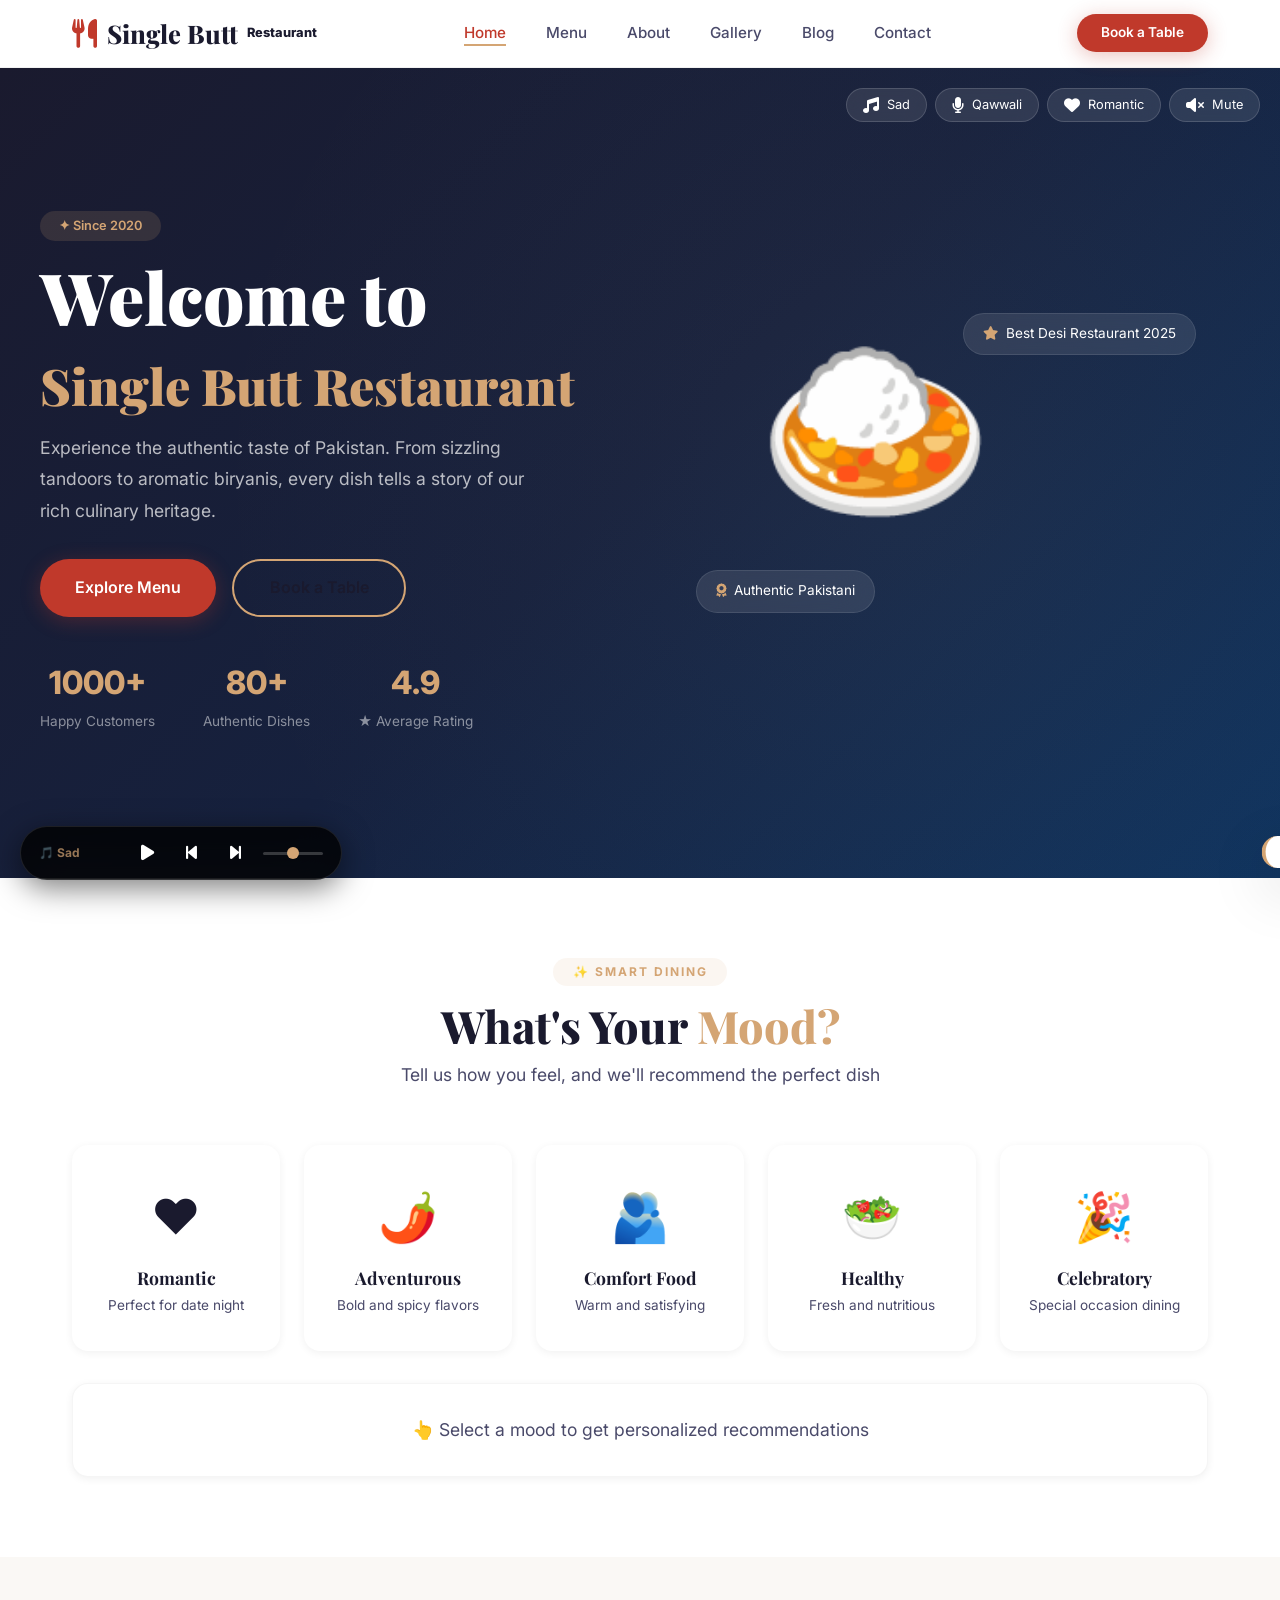
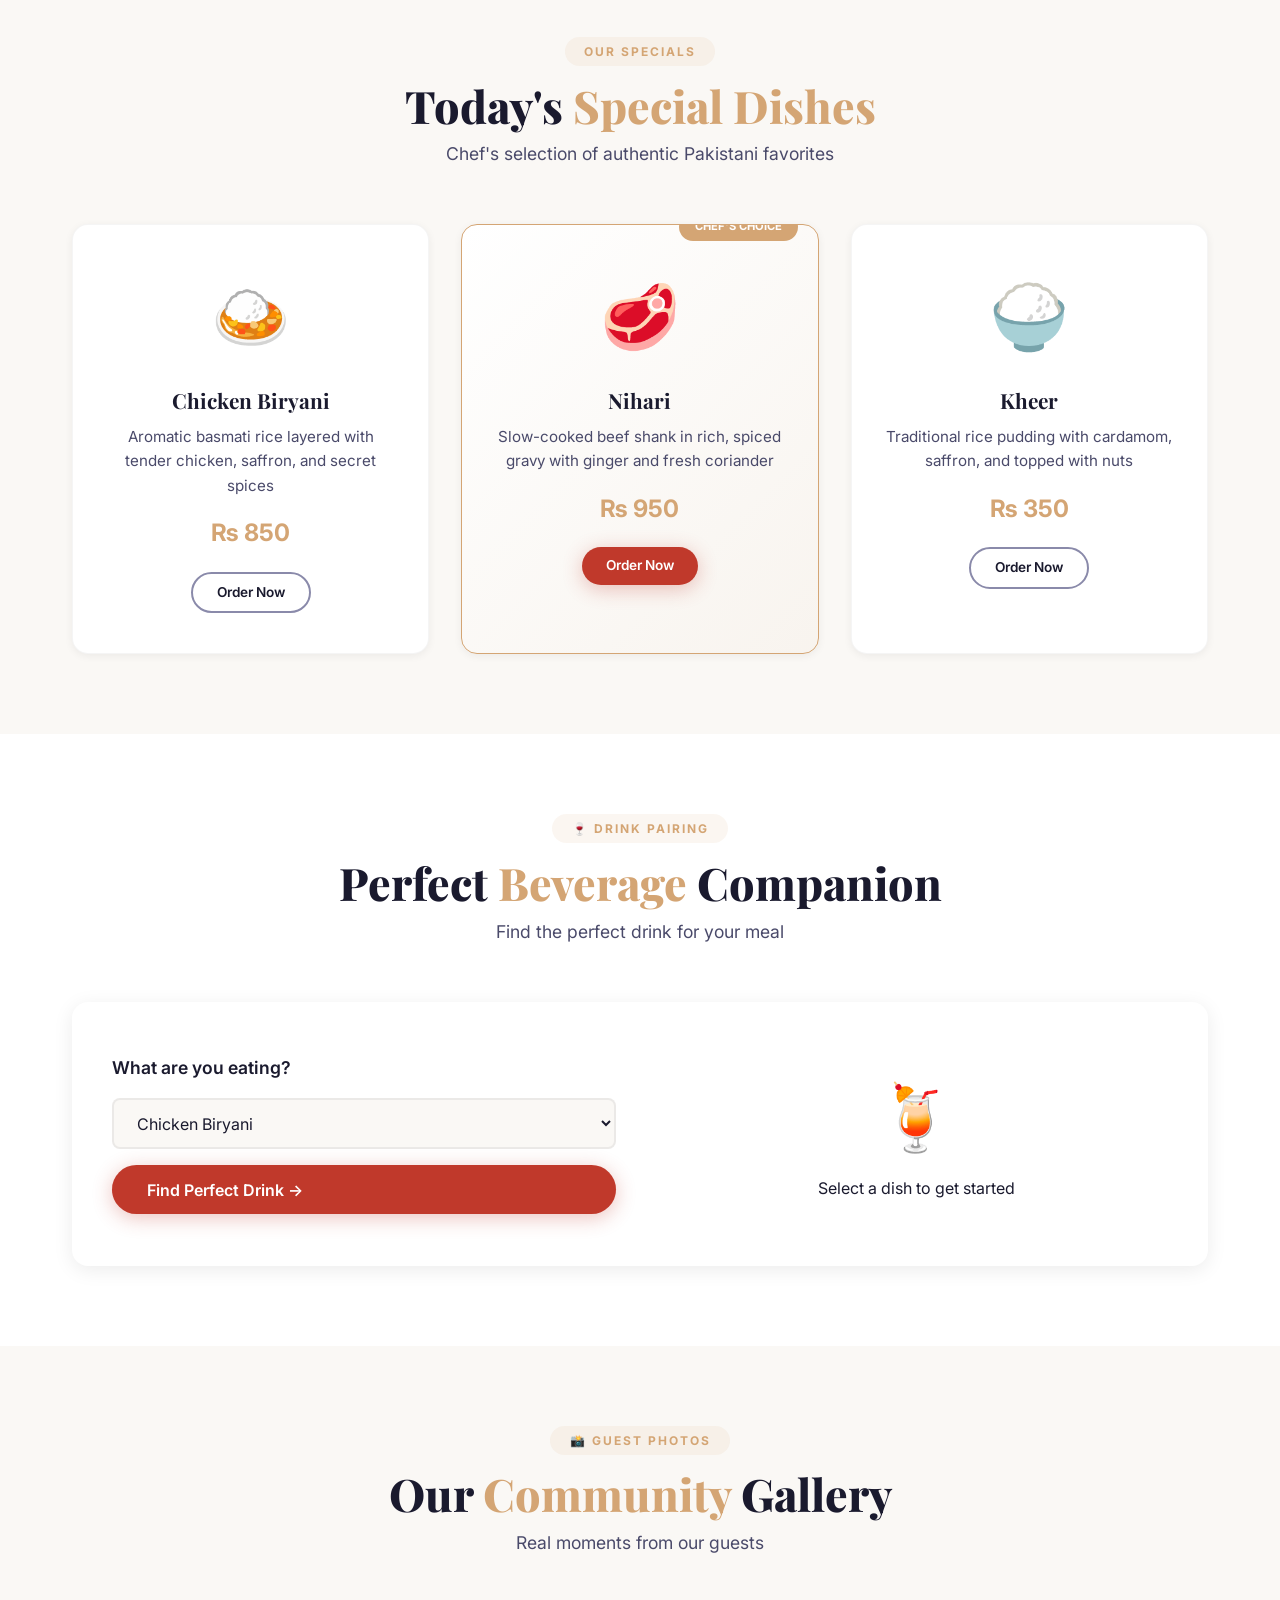
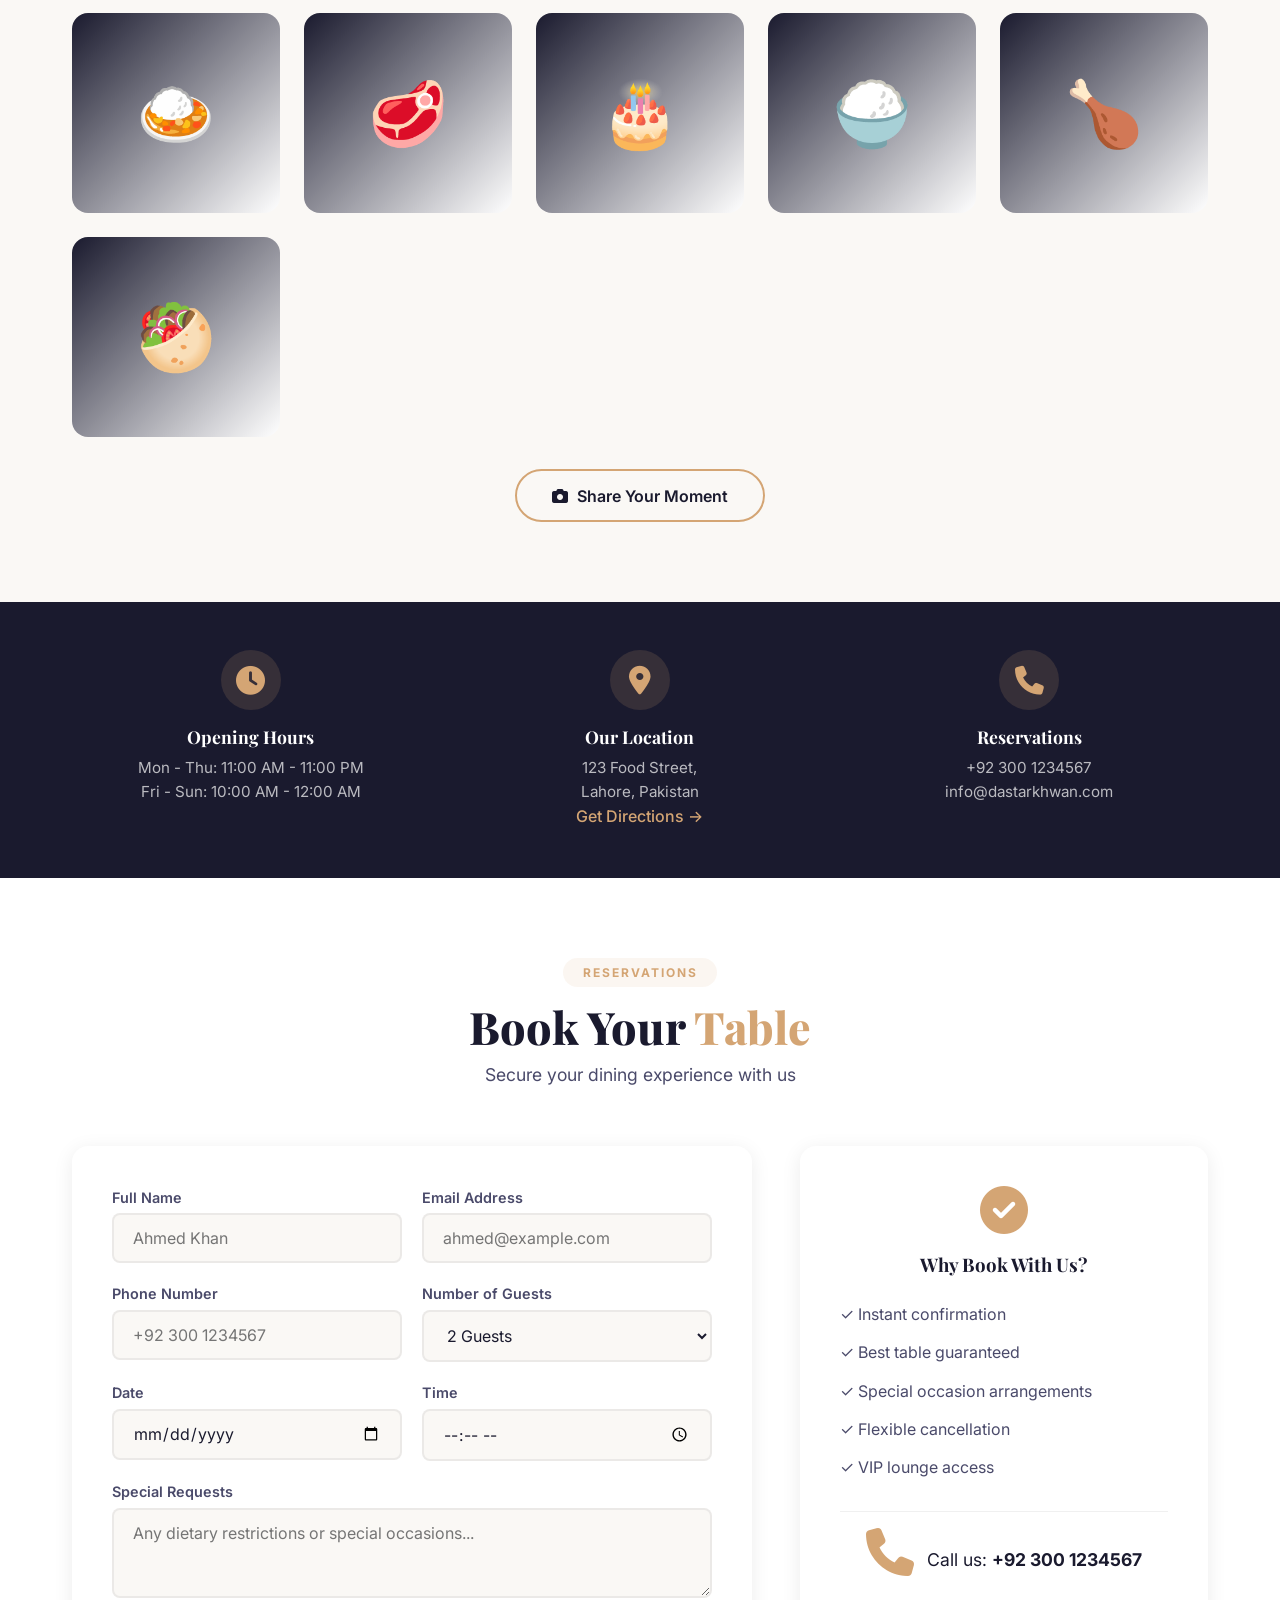
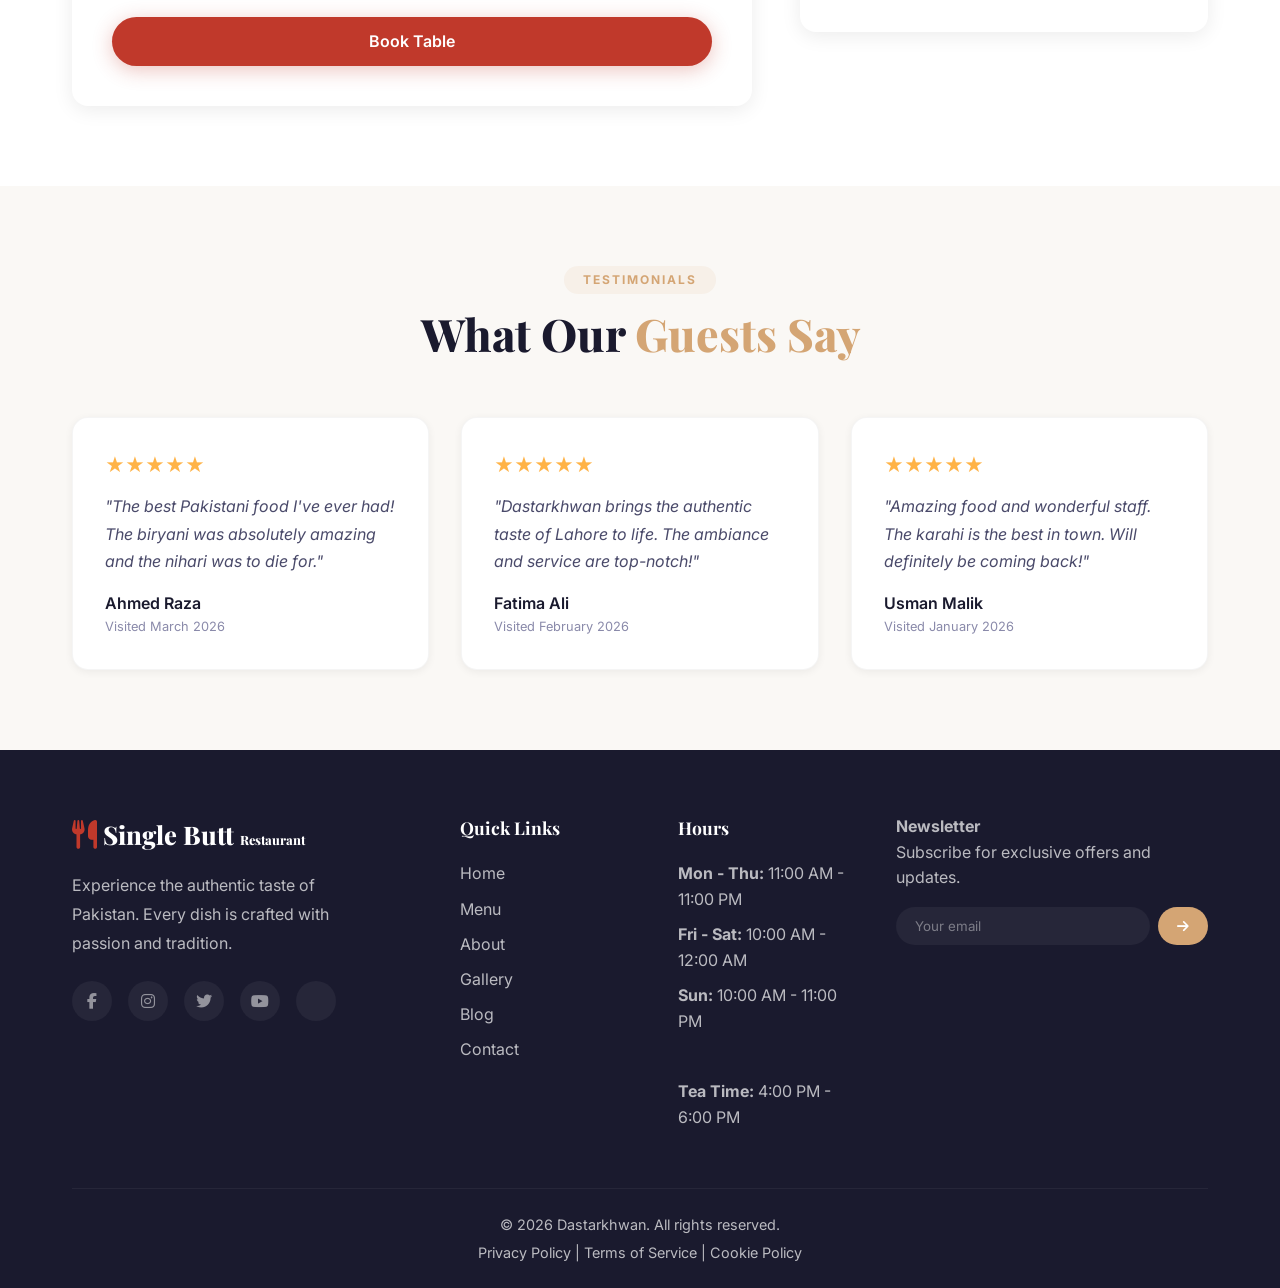
==== index.html @ d3646c98 "Add files via upload" ====
<!DOCTYPE html>
<html lang="en">
<head>
    <meta charset="UTF-8" />
    <meta name="viewport" content="width=device-width, initial-scale=1.0" />
    <title>Single Butt | Authentic Pakistani Cuisine</title>
    <meta name="description" content="Experience the finest authentic Pakistani cuisine. Book a table, explore our menu, and enjoy an unforgettable culinary journey." />
    <link rel="stylesheet" href="https://cdnjs.cloudflare.com/ajax/libs/font-awesome/6.4.0/css/all.min.css" />
    <link href="https://fonts.googleapis.com/css2?family=Playfair+Display:wght@400;600;700;800;900&family=Inter:wght@300;400;500;600;700&display=swap" rel="stylesheet" />
    <link rel="stylesheet" href="style.css" />
</head>
<body>

    <!-- ===== NAVIGATION ===== -->
    <nav class="navbar">
        <div class="container">
            <div class="logo">
                <a href="index.html">
                    <i class="fas fa-utensils"></i>
                    <span>Single Butt</span>
                    <span style="font-size: 0.8rem; font-family: var(--font-secondary);">Restaurant</span>
                </a>
            </div>
            <ul class="nav-links" id="navLinks">
                <li><a href="index.html" class="active">Home</a></li>
                <li><a href="menu.html">Menu</a></li>
                <li><a href="about.html">About</a></li>
                <li><a href="gallery.html">Gallery</a></li>
                <li><a href="blog.html">Blog</a></li>
                <li><a href="contact.html">Contact</a></li>
            </ul>
            <div class="nav-actions">
                <a href="#reservation" class="btn btn-primary btn-sm">Book a Table</a>
                <button class="hamburger" id="hamburger">
                    <span></span><span></span><span></span>
                </button>
            </div>
        </div>
    </nav>
    <!-- ===== BACKGROUND MUSIC SYSTEM ===== -->
<div class="audio-player" style="display: none;">
    <audio id="bgAudio" loop preload="auto">
        <!-- Default track - will be changed by JavaScript -->
        <source src="assets/music/classical.mp3" type="audio/mpeg">
    </audio>
</div>

    <!-- ===== HERO SECTION WITH AMBIENT CONTROLS ===== -->
    <section class="hero">
        <div class="hero-overlay"></div>
       <div class="ambient-controls">
    <button class="ambient-btn" data-sound="sad" title="Sad Music">
        <i class="fas fa-music"></i>
        <span>Sad</span>
    </button>
    <button class="ambient-btn" data-sound="qawwali" title="Qawwali">
        <i class="fas fa-microphone"></i>
        <span>Qawwali</span>
    </button>
    <button class="ambient-btn" data-sound="romantic" title="Romantic Music">
        <i class="fas fa-heart"></i>
        <span>Romantic</span>
    </button>
    <button class="ambient-btn" data-sound="off" title="Turn Off Sound">
        <i class="fas fa-volume-mute"></i>
        <span>Mute</span>
    </button>
</div>
        <div class="container hero-content">
            <div class="hero-text">
                <span class="hero-badge">✦ Since 2020</span>
<h1>Welcome to <span class="highlight" style="font-size: 0.7em; white-space: nowrap;">Single Butt Restaurant</span></h1>
                <p>Experience the authentic taste of Pakistan. From sizzling tandoors to aromatic biryanis, every dish tells a story of our rich culinary heritage.</p>
                <div class="hero-buttons">
                    <a href="menu.html" class="btn btn-primary">Explore Menu</a>
                    <a href="#reservation" class="btn btn-secondary">Book a Table</a>
                </div>
                <div class="hero-stats">
                    <div class="stat">
                        <span class="number" data-count="1000">0</span>
                        <span class="label">Happy Customers</span>
                    </div>
                    <div class="stat">
                        <span class="number" data-count="80">0</span>
                        <span class="label">Authentic Dishes</span>
                    </div>
                    <div class="stat">
                        <span class="number">4.9</span>
                        <span class="label">★ Average Rating</span>
                    </div>
                </div>
            </div>
            <div class="hero-image">
                <div class="hero-image-wrapper">
                    <div class="floating-card card-1">
                        <i class="fas fa-star"></i>
                        <span>Best Desi Restaurant 2025</span>
                    </div>
                    <div class="floating-card card-2">
                        <i class="fas fa-award"></i>
                        <span>Authentic Pakistani</span>
                    </div>
                    <div class="hero-image-placeholder">🍛</div>
                </div>
            </div>
        </div>
    </section>

    <!-- ===== MOOD-BASED MENU SUGGESTIONS ===== -->
    <section class="mood-section section alt-bg">
        <div class="container">
            <div class="section-header">
                <span class="section-tag">✨ Smart Dining</span>
                <h2 class="section-title">What's Your <span class="highlight">Mood?</span></h2>
                <p class="section-subtitle">Tell us how you feel, and we'll recommend the perfect dish</p>
            </div>
            <div class="mood-grid">
                <div class="mood-card" data-mood="romantic">
                    <div class="mood-icon">❤️</div>
                    <h3>Romantic</h3>
                    <p>Perfect for date night</p>
                </div>
                <div class="mood-card" data-mood="adventurous">
                    <div class="mood-icon">🌶️</div>
                    <h3>Adventurous</h3>
                    <p>Bold and spicy flavors</p>
                </div>
                <div class="mood-card" data-mood="comfort">
                    <div class="mood-icon">🫂</div>
                    <h3>Comfort Food</h3>
                    <p>Warm and satisfying</p>
                </div>
                <div class="mood-card" data-mood="healthy">
                    <div class="mood-icon">🥗</div>
                    <h3>Healthy</h3>
                    <p>Fresh and nutritious</p>
                </div>
                <div class="mood-card" data-mood="celebratory">
                    <div class="mood-icon">🎉</div>
                    <h3>Celebratory</h3>
                    <p>Special occasion dining</p>
                </div>
            </div>
            <div id="moodResult" class="mood-result">
                <p>👆 Select a mood to get personalized recommendations</p>
            </div>
        </div>
    </section>

    <!-- ===== SPECIALS SECTION ===== -->
    <section class="specials section">
        <div class="container">
            <div class="section-header">
                <span class="section-tag">Our Specials</span>
                <h2 class="section-title">Today's <span class="highlight">Special Dishes</span></h2>
                <p class="section-subtitle">Chef's selection of authentic Pakistani favorites</p>
            </div>
            <div class="specials-grid">
                <div class="special-card interactive-dish" data-dish="biryani">
                    <div class="special-image">🍛</div>
                    <h3>Chicken Biryani</h3>
                    <p>Aromatic basmati rice layered with tender chicken, saffron, and secret spices</p>
                    <span class="price">₨ 850</span>
                    <a href="menu.html" class="btn btn-outline btn-sm">Order Now</a>
                    <div class="dish-hover-effect">
                        <span>✨ Karachi Special</span>
                    </div>
                </div>
                <div class="special-card featured interactive-dish" data-dish="nihari">
                    <div class="special-badge">Chef's Choice</div>
                    <div class="special-image">🥩</div>
                    <h3>Nihari</h3>
                    <p>Slow-cooked beef shank in rich, spiced gravy with ginger and fresh coriander</p>
                    <span class="price">₨ 950</span>
                    <a href="menu.html" class="btn btn-primary btn-sm">Order Now</a>
                    <div class="dish-hover-effect">
                        <span>🔥 Lahori Special</span>
                    </div>
                </div>
                <div class="special-card interactive-dish" data-dish="kheer">
                    <div class="special-image">🍚</div>
                    <h3>Kheer</h3>
                    <p>Traditional rice pudding with cardamom, saffron, and topped with nuts</p>
                    <span class="price">₨ 350</span>
                    <a href="menu.html" class="btn btn-outline btn-sm">Order Now</a>
                    <div class="dish-hover-effect">
                        <span>🍫 Royal Dessert</span>
                    </div>
                </div>
            </div>
        </div>
    </section>

    <!-- ===== WINE PAIRING CALCULATOR ===== -->
    <section class="wine-section section alt-bg">
        <div class="container">
            <div class="section-header">
                <span class="section-tag">🍷 Drink Pairing</span>
                <h2 class="section-title">Perfect <span class="highlight">Beverage</span> Companion</h2>
                <p class="section-subtitle">Find the perfect drink for your meal</p>
            </div>
            <div class="wine-calculator">
                <div class="wine-selector">
                    <label for="wineDish">What are you eating?</label>
                    <select id="wineDish">
                        <option value="biryani">Chicken Biryani</option>
                        <option value="nihari">Nihari</option>
                        <option value="kebab">Seekh Kebab</option>
                        <option value="karahi">Chicken Karahi</option>
                        <option value="dessert">Kheer</option>
                    </select>
                    <button id="wineRecommendBtn" class="btn btn-primary">Find Perfect Drink →</button>
                </div>
                <div id="wineResult" class="wine-result">
                    <div class="wine-glass">🍹</div>
                    <p>Select a dish to get started</p>
                </div>
            </div>
        </div>
    </section>

    <!-- ===== GUEST PHOTO WALL ===== -->
    <section class="guest-photos section">
        <div class="container">
            <div class="section-header">
                <span class="section-tag">📸 Guest Photos</span>
                <h2 class="section-title">Our <span class="highlight">Community</span> Gallery</h2>
                <p class="section-subtitle">Real moments from our guests</p>
            </div>
            <div class="photo-wall" id="photoWall">
                <div class="photo-item">
                    <div class="photo-placeholder">🍛</div>
                    <div class="photo-overlay">
                        <span>Amazing biryani!</span>
                        <small>@foodie_lahore</small>
                    </div>
                </div>
                <div class="photo-item">
                    <div class="photo-placeholder">🥩</div>
                    <div class="photo-overlay">
                        <span>Best nihari ever!</span>
                        <small>@karachi_foodie</small>
                    </div>
                </div>
                <div class="photo-item">
                    <div class="photo-placeholder">🎂</div>
                    <div class="photo-overlay">
                        <span>Birthday celebration!</span>
                        <small>@birthday_girl</small>
                    </div>
                </div>
                <div class="photo-item">
                    <div class="photo-placeholder">🍚</div>
                    <div class="photo-overlay">
                        <span>Kheer was amazing</span>
                        <small>@sweet_tooth</small>
                    </div>
                </div>
                <div class="photo-item">
                    <div class="photo-placeholder">🍗</div>
                    <div class="photo-overlay">
                        <span>Best karahi in town!</span>
                        <small>@karahi_lover</small>
                    </div>
                </div>
                <div class="photo-item">
                    <div class="photo-placeholder">🥙</div>
                    <div class="photo-overlay">
                        <span>Seekh kebabs were perfect</span>
                        <small>@kebab_king</small>
                    </div>
                </div>
            </div>
            <div class="photo-upload">
                <button id="addPhotoBtn" class="btn btn-secondary">
                    <i class="fas fa-camera"></i> Share Your Moment
                </button>
            </div>
        </div>
    </section>

    <!-- ===== QUICK INFO ===== -->
    <section class="quick-info">
        <div class="container">
            <div class="info-grid">
                <div class="info-item">
                    <div class="info-icon"><i class="fas fa-clock"></i></div>
                    <h4>Opening Hours</h4>
                    <p>Mon - Thu: 11:00 AM - 11:00 PM</p>
                    <p>Fri - Sun: 10:00 AM - 12:00 AM</p>
                </div>
                <div class="info-item">
                    <div class="info-icon"><i class="fas fa-map-marker-alt"></i></div>
                    <h4>Our Location</h4>
                    <p>123 Food Street,</p>
                    <p>Lahore, Pakistan</p>
                    <a href="#" class="info-link">Get Directions →</a>
                </div>
                <div class="info-item">
                    <div class="info-icon"><i class="fas fa-phone"></i></div>
                    <h4>Reservations</h4>
                    <p><a href="tel:+923001234567">+92 300 1234567</a></p>
                    <p><a href="mailto:info@dastarkhwan.com">info@dastarkhwan.com</a></p>
                </div>
            </div>
        </div>
    </section>

    <!-- ===== RESERVATION SECTION ===== -->
    <section id="reservation" class="reservation section alt-bg">
        <div class="container">
            <div class="section-header">
                <span class="section-tag">Reservations</span>
                <h2 class="section-title">Book Your <span class="highlight">Table</span></h2>
                <p class="section-subtitle">Secure your dining experience with us</p>
            </div>
            <div class="reservation-grid">
                <div class="reservation-form">
                    <form id="reservationForm">
                        <div class="form-row">
                            <div class="form-group">
                                <label for="resName">Full Name</label>
                                <input type="text" id="resName" placeholder="Ahmed Khan" required />
                            </div>
                            <div class="form-group">
                                <label for="resEmail">Email Address</label>
                                <input type="email" id="resEmail" placeholder="ahmed@example.com" required />
                            </div>
                        </div>
                        <div class="form-row">
                            <div class="form-group">
                                <label for="resPhone">Phone Number</label>
                                <input type="tel" id="resPhone" placeholder="+92 300 1234567" required />
                            </div>
                            <div class="form-group">
                                <label for="resGuests">Number of Guests</label>
                                <select id="resGuests">
                                    <option value="1">1 Guest</option>
                                    <option value="2" selected>2 Guests</option>
                                    <option value="3">3 Guests</option>
                                    <option value="4">4 Guests</option>
                                    <option value="5">5 Guests</option>
                                    <option value="6+">6+ Guests</option>
                                </select>
                            </div>
                        </div>
                        <div class="form-row">
                            <div class="form-group">
                                <label for="resDate">Date</label>
                                <input type="date" id="resDate" required />
                            </div>
                            <div class="form-group">
                                <label for="resTime">Time</label>
                                <input type="time" id="resTime" required />
                            </div>
                        </div>
                        <div class="form-group full-width">
                            <label for="resMessage">Special Requests</label>
                            <textarea id="resMessage" rows="3" placeholder="Any dietary restrictions or special occasions..."></textarea>
                        </div>
                        <button type="submit" class="btn btn-primary full-width">Book Table</button>
                    </form>
                </div>
                <div class="reservation-info">
                    <div class="info-card">
                        <i class="fas fa-check-circle"></i>
                        <h3>Why Book With Us?</h3>
                        <ul>
                            <li>✓ Instant confirmation</li>
                            <li>✓ Best table guaranteed</li>
                            <li>✓ Special occasion arrangements</li>
                            <li>✓ Flexible cancellation</li>
                            <li>✓ VIP lounge access</li>
                        </ul>
                        <div class="phone-highlight">
                            <i class="fas fa-phone"></i>
                            <span>Call us: <strong>+92 300 1234567</strong></span>
                        </div>
                    </div>
                </div>
            </div>
        </div>
    </section>

    <!-- ===== TESTIMONIALS ===== -->
    <section class="testimonials section">
        <div class="container">
            <div class="section-header">
                <span class="section-tag">Testimonials</span>
                <h2 class="section-title">What Our <span class="highlight">Guests Say</span></h2>
            </div>
            <div class="testimonials-grid" id="testimonialsGrid">
                <div class="testimonial-card">
                    <div class="stars">★★★★★</div>
                    <p>"The best Pakistani food I've ever had! The biryani was absolutely amazing and the nihari was to die for."</p>
                    <div class="guest">
                        <span class="name">Ahmed Raza</span>
                        <span class="date">Visited March 2026</span>
                    </div>
                </div>
                <div class="testimonial-card">
                    <div class="stars">★★★★★</div>
                    <p>"Dastarkhwan brings the authentic taste of Lahore to life. The ambiance and service are top-notch!"</p>
                    <div class="guest">
                        <span class="name">Fatima Ali</span>
                        <span class="date">Visited February 2026</span>
                    </div>
                </div>
                <div class="testimonial-card">
                    <div class="stars">★★★★★</div>
                    <p>"Amazing food and wonderful staff. The karahi is the best in town. Will definitely be coming back!"</p>
                    <div class="guest">
                        <span class="name">Usman Malik</span>
                        <span class="date">Visited January 2026</span>
                    </div>
                </div>
            </div>
        </div>
    </section>

    <!-- ===== FOOTER ===== -->
    <footer class="footer">
        <div class="container">
            <div class="footer-grid">
                <div class="footer-brand">
                    <a href="index.html" class="logo">
                        <i class="fas fa-utensils"></i>
                        <span>Single Butt</span>
                        <span style="font-size: 0.8rem;">Restaurant</span>
                    </a>
                    <p>Experience the authentic taste of Pakistan. Every dish is crafted with passion and tradition.</p>
                    <div class="footer-social">
                        <a href="#"><i class="fab fa-facebook-f"></i></a>
                        <a href="#"><i class="fab fa-instagram"></i></a>
                        <a href="#"><i class="fab fa-twitter"></i></a>
                        <a href="#"><i class="fab fa-youtube"></i></a>
                        <a href="#"><i class="fab fa-tripadvisor"></i></a>
                    </div>
                </div>
                <div class="footer-links">
                    <h4>Quick Links</h4>
                    <ul>
                        <li><a href="index.html">Home</a></li>
                        <li><a href="menu.html">Menu</a></li>
                        <li><a href="about.html">About</a></li>
                        <li><a href="gallery.html">Gallery</a></li>
                        <li><a href="blog.html">Blog</a></li>
                        <li><a href="contact.html">Contact</a></li>
                    </ul>
                </div>
                <div class="footer-links">
                    <h4>Hours</h4>
                    <ul>
                        <li><strong>Mon - Thu:</strong> 11:00 AM - 11:00 PM</li>
                        <li><strong>Fri - Sat:</strong> 10:00 AM - 12:00 AM</li>
                        <li><strong>Sun:</strong> 10:00 AM - 11:00 PM</li>
                        <li><br /></li>
                        <li><strong>Tea Time:</strong> 4:00 PM - 6:00 PM</li>
                    </ul>
                </div>
                <div class="footer-newsletter">
                    <h4>Newsletter</h4>
                    <p>Subscribe for exclusive offers and updates.</p>
                    <form class="newsletter-form" id="newsletterForm">
                        <input type="email" placeholder="Your email" required />
                        <button type="submit"><i class="fas fa-arrow-right"></i></button>
                    </form>
                </div>
            </div>
            <div class="footer-bottom">
                <p>&copy; 2026 Dastarkhwan. All rights reserved.</p>
                <p class="footer-legal">
                    <a href="#">Privacy Policy</a> | <a href="#">Terms of Service</a> | <a href="#">Cookie Policy</a>
                </p>
            </div>
        </div>
    </footer>

    <!-- ===== TOAST ===== -->
    <div id="toast" class="toast"></div>

    <script src="script.js"></script>
</body>
</html>
---- style.css ----
/* ========================================
   CSS VARIABLES
   ======================================== */
:root {
    --primary: #C0392B;
    --primary-dark: #A93226;
    --primary-light: #E74C3C;
    --secondary: #2C2C2C;
    --gold: #D4A574;
    --gold-light: #E8D5B5;
    
    --bg-primary: #FAF8F5;
    --bg-secondary: #FFFFFF;
    --bg-dark: #1A1A2E;
    --bg-card: #FFFFFF;
    
    --text-primary: #1A1A2E;
    --text-secondary: #4A4A6A;
    --text-light: #8A8AAA;
    --text-white: #FFFFFF;
    
    --shadow-sm: 0 2px 8px rgba(0, 0, 0, 0.06);
    --shadow-md: 0 4px 20px rgba(0, 0, 0, 0.08);
    --shadow-lg: 0 8px 40px rgba(0, 0, 0, 0.12);
    --shadow-xl: 0 20px 60px rgba(0, 0, 0, 0.15);
    
    --radius-sm: 8px;
    --radius-md: 16px;
    --radius-lg: 24px;
    --radius-full: 9999px;
    
    --transition: all 0.4s cubic-bezier(0.4, 0, 0.2, 1);
    --font-primary: 'Playfair Display', serif;
    --font-secondary: 'Inter', sans-serif;
}

/* ========================================
   RESET & BASE
   ======================================== */
* {
    margin: 0;
    padding: 0;
    box-sizing: border-box;
}

html {
    scroll-behavior: smooth;
}

body {
    font-family: var(--font-secondary);
    background: var(--bg-primary);
    color: var(--text-primary);
    line-height: 1.6;
    transition: background 0.4s, color 0.4s;
    overflow-x: hidden;
}

.container {
    max-width: 1200px;
    margin: 0 auto;
    padding: 0 2rem;
}

a {
    text-decoration: none;
    color: inherit;
}

img {
    max-width: 100%;
}

/* ========================================
   SCROLLBAR
   ======================================== */
::-webkit-scrollbar {
    width: 10px;
}
::-webkit-scrollbar-track {
    background: var(--bg-primary);
}
::-webkit-scrollbar-thumb {
    background: var(--primary);
    border-radius: var(--radius-full);
}
::-webkit-scrollbar-thumb:hover {
    background: var(--primary-dark);
}

/* ========================================
   UTILITY
   ======================================== */
.section {
    padding: 5rem 0;
}

.alt-bg {
    background: var(--bg-secondary);
}

.section-header {
    text-align: center;
    margin-bottom: 3.5rem;
}

.section-tag {
    display: inline-block;
    font-size: 0.75rem;
    font-weight: 700;
    text-transform: uppercase;
    letter-spacing: 2px;
    color: var(--gold);
    background: rgba(212, 165, 116, 0.1);
    padding: 0.3rem 1.2rem;
    border-radius: var(--radius-full);
    margin-bottom: 0.8rem;
}

.section-title {
    font-family: var(--font-primary);
    font-size: 2.8rem;
    font-weight: 800;
    line-height: 1.2;
    margin-bottom: 0.5rem;
}

.section-subtitle {
    color: var(--text-secondary);
    font-size: 1.1rem;
    max-width: 500px;
    margin: 0 auto;
}

.highlight {
    color: var(--gold);
}

/* ========================================
   BUTTONS
   ======================================== */
.btn {
    display: inline-flex;
    align-items: center;
    gap: 0.6rem;
    padding: 0.9rem 2.2rem;
    border-radius: var(--radius-full);
    font-weight: 600;
    font-size: 1rem;
    transition: var(--transition);
    cursor: pointer;
    border: none;
    text-decoration: none;
    font-family: var(--font-secondary);
}

.btn-primary {
    background: var(--primary);
    color: var(--text-white);
    box-shadow: 0 4px 20px rgba(192, 57, 43, 0.3);
}

.btn-primary:hover {
    background: var(--primary-dark);
    transform: translateY(-3px);
    box-shadow: 0 8px 35px rgba(192, 57, 43, 0.4);
}

.btn-secondary {
    background: transparent;
    color: var(--text-primary);
    border: 2px solid var(--gold);
}

.btn-secondary:hover {
    background: var(--gold);
    color: white;
    transform: translateY(-3px);
}

.btn-outline {
    background: transparent;
    color: var(--text-primary);
    border: 2px solid var(--text-light);
}

.btn-outline:hover {
    border-color: var(--gold);
    color: var(--gold);
}

.btn-sm {
    padding: 0.5rem 1.5rem;
    font-size: 0.85rem;
}

.full-width {
    width: 100%;
    justify-content: center;
}

/* ========================================
   NAVIGATION
   ======================================== */
.navbar {
    background: rgba(255, 255, 255, 0.95);
    backdrop-filter: blur(20px);
    -webkit-backdrop-filter: blur(20px);
    padding: 0.8rem 0;
    position: sticky;
    top: 0;
    z-index: 1000;
    border-bottom: 1px solid rgba(0, 0, 0, 0.05);
    transition: var(--transition);
}

.navbar .container {
    display: flex;
    justify-content: space-between;
    align-items: center;
}

.logo a {
    display: flex;
    align-items: center;
    gap: 0.6rem;
    font-family: var(--font-primary);
    font-size: 1.6rem;
    font-weight: 800;
    color: var(--text-primary);
}

.logo i {
    color: var(--primary);
    font-size: 1.8rem;
}

.nav-links {
    display: flex;
    list-style: none;
    gap: 2.5rem;
}

.nav-links a {
    color: var(--text-secondary);
    font-weight: 500;
    font-size: 0.95rem;
    transition: var(--transition);
    position: relative;
}

.nav-links a::after {
    content: '';
    position: absolute;
    bottom: -4px;
    left: 0;
    width: 0;
    height: 2px;
    background: var(--gold);
    transition: var(--transition);
}

.nav-links a:hover::after,
.nav-links a.active::after {
    width: 100%;
}

.nav-links a:hover,
.nav-links a.active {
    color: var(--primary);
}

.nav-actions {
    display: flex;
    align-items: center;
    gap: 1rem;
}

.hamburger {
    display: none;
    flex-direction: column;
    gap: 5px;
    background: none;
    border: none;
    cursor: pointer;
    padding: 5px;
}

.hamburger span {
    width: 25px;
    height: 2px;
    background: var(--text-primary);
    border-radius: 2px;
    transition: var(--transition);
}

.hamburger.active span:nth-child(1) {
    transform: rotate(45deg) translate(5px, 5px);
}
.hamburger.active span:nth-child(2) {
    opacity: 0;
}
.hamburger.active span:nth-child(3) {
    transform: rotate(-45deg) translate(5px, -5px);
}

/* ========================================
   HERO
   ======================================== */
.hero {
    min-height: 90vh;
    display: flex;
    align-items: center;
    position: relative;
    overflow: hidden;
    background: linear-gradient(135deg, #1A1A2E 0%, #16213E 50%, #0F3460 100%);
}

.hero-overlay {
    position: absolute;
    inset: 0;
    background: radial-gradient(circle at 70% 50%, rgba(212, 165, 116, 0.05), transparent 70%);
}

.hero-content {
    display: grid;
    grid-template-columns: 1fr 1fr;
    gap: 4rem;
    align-items: center;
    padding: 4rem 0;
    position: relative;
    z-index: 1;
}

.hero-badge {
    display: inline-block;
    font-size: 0.8rem;
    font-weight: 600;
    color: var(--gold);
    background: rgba(212, 165, 116, 0.15);
    padding: 0.3rem 1.2rem;
    border-radius: var(--radius-full);
    margin-bottom: 1rem;
}

.hero-text h1 {
    font-family: var(--font-primary);
    font-size: 4.5rem;
    font-weight: 900;
    line-height: 1.1;
    margin-bottom: 1rem;
    color: white;
}

.hero-text p {
    font-size: 1.1rem;
    color: rgba(255, 255, 255, 0.7);
    max-width: 500px;
    margin-bottom: 2rem;
    line-height: 1.8;
}

.hero-buttons {
    display: flex;
    gap: 1rem;
    flex-wrap: wrap;
    margin-bottom: 2.5rem;
}

.hero-stats {
    display: flex;
    gap: 3rem;
}

.stat {
    text-align: center;
}

.stat .number {
    display: block;
    font-size: 2rem;
    font-weight: 800;
    color: var(--gold);
}

.stat .label {
    font-size: 0.85rem;
    color: rgba(255, 255, 255, 0.5);
}

.hero-image {
    display: flex;
    align-items: center;
    justify-content: center;
}

.hero-image-wrapper {
    position: relative;
    width: 400px;
    height: 400px;
}

.hero-image-placeholder {
    font-size: 12rem;
    animation: float 6s ease-in-out infinite;
}

.floating-card {
    position: absolute;
    background: rgba(255, 255, 255, 0.1);
    backdrop-filter: blur(20px);
    padding: 0.6rem 1.2rem;
    border-radius: var(--radius-full);
    border: 1px solid rgba(255, 255, 255, 0.1);
    color: white;
    font-size: 0.85rem;
    display: flex;
    align-items: center;
    gap: 0.5rem;
    animation: float 4s ease-in-out infinite;
}

.floating-card i {
    color: var(--gold);
}

.card-1 {
    top: 10%;
    right: -10%;
    animation-delay: 0s;
}

.card-2 {
    bottom: 15%;
    left: -15%;
    animation-delay: 2s;
}

@keyframes float {
    0%, 100% { transform: translateY(0); }
    50% { transform: translateY(-20px); }
}

/* ========================================
   AMBIENT CONTROLS
   ======================================== */
.ambient-controls {
    position: absolute;
    top: 20px;
    right: 20px;
    z-index: 10;
    display: flex;
    gap: 0.5rem;
    flex-wrap: wrap;
    justify-content: flex-end;
}

.ambient-btn {
    background: rgba(255, 255, 255, 0.1);
    backdrop-filter: blur(10px);
    border: 1px solid rgba(255, 255, 255, 0.15);
    color: white;
    padding: 0.5rem 1rem;
    border-radius: var(--radius-full);
    cursor: pointer;
    transition: var(--transition);
    display: flex;
    align-items: center;
    gap: 0.5rem;
    font-size: 0.8rem;
    font-family: var(--font-secondary);
}

.ambient-btn:hover {
    background: var(--gold);
    transform: scale(1.05);
}

.ambient-btn.active {
    background: var(--gold);
    border-color: var(--gold);
}

.ambient-btn i {
    font-size: 1rem;
}

/* ========================================
   MOOD SECTION
   ======================================== */
.mood-grid {
    display: grid;
    grid-template-columns: repeat(auto-fit, minmax(180px, 1fr));
    gap: 1.5rem;
    margin-bottom: 2rem;
}

.mood-card {
    background: var(--bg-card);
    padding: 2rem 1.5rem;
    border-radius: var(--radius-md);
    text-align: center;
    cursor: pointer;
    transition: var(--transition);
    border: 2px solid transparent;
    box-shadow: var(--shadow-sm);
}

.mood-card:hover {
    transform: translateY(-5px);
    box-shadow: var(--shadow-md);
    border-color: var(--gold);
}

.mood-card.active {
    border-color: var(--gold);
    background: linear-gradient(135deg, var(--bg-card), rgba(212, 165, 116, 0.1));
}

.mood-card .mood-icon {
    font-size: 3rem;
    margin-bottom: 0.5rem;
    display: block;
}

.mood-card h3 {
    font-family: var(--font-primary);
    font-size: 1.1rem;
    margin-bottom: 0.2rem;
}

.mood-card p {
    color: var(--text-secondary);
    font-size: 0.85rem;
}

.mood-result {
    background: var(--bg-card);
    padding: 2rem;
    border-radius: var(--radius-md);
    text-align: center;
    box-shadow: var(--shadow-sm);
    border: 1px solid rgba(0, 0, 0, 0.04);
    min-height: 80px;
    display: flex;
    align-items: center;
    justify-content: center;
}

.mood-result p {
    color: var(--text-secondary);
    font-size: 1.1rem;
}

.mood-result .recommendation {
    font-size: 1.2rem;
}

.mood-result .recommendation strong {
    color: var(--gold);
    font-family: var(--font-primary);
    font-size: 1.4rem;
}

/* ========================================
   SPECIALS
   ======================================== */
.specials-grid {
    display: grid;
    grid-template-columns: repeat(auto-fit, minmax(280px, 1fr));
    gap: 2rem;
}

.special-card {
    background: var(--bg-card);
    border-radius: var(--radius-md);
    padding: 2.5rem 2rem;
    text-align: center;
    box-shadow: var(--shadow-sm);
    border: 1px solid rgba(0, 0, 0, 0.04);
    transition: var(--transition);
    position: relative;
}

.special-card:hover {
    transform: translateY(-8px);
    box-shadow: var(--shadow-lg);
    border-color: var(--gold);
}

.special-card.featured {
    border-color: var(--gold);
    background: linear-gradient(135deg, var(--bg-card), rgba(212, 165, 116, 0.05));
}

.special-badge {
    position: absolute;
    top: -12px;
    right: 20px;
    background: var(--gold);
    color: white;
    font-size: 0.7rem;
    font-weight: 700;
    text-transform: uppercase;
    padding: 0.3rem 1rem;
    border-radius: var(--radius-full);
}

.special-image {
    font-size: 4rem;
    margin-bottom: 1rem;
}

.special-card h3 {
    font-family: var(--font-primary);
    font-size: 1.3rem;
    margin-bottom: 0.5rem;
}

.special-card p {
    color: var(--text-secondary);
    font-size: 0.95rem;
    margin-bottom: 1rem;
}

.special-card .price {
    display: block;
    font-size: 1.5rem;
    font-weight: 700;
    color: var(--gold);
    margin-bottom: 1.2rem;
}

/* ========================================
   INTERACTIVE DISH HOVER EFFECT
   ======================================== */
.interactive-dish {
    position: relative;
    overflow: hidden;
}

.dish-hover-effect {
    position: absolute;
    inset: 0;
    background: rgba(0, 0, 0, 0.7);
    display: flex;
    align-items: center;
    justify-content: center;
    color: white;
    font-family: var(--font-primary);
    font-size: 1.2rem;
    opacity: 0;
    transition: var(--transition);
    backdrop-filter: blur(5px);
}

.interactive-dish:hover .dish-hover-effect {
    opacity: 1;
}

.dish-hover-effect span {
    animation: pulse 2s infinite;
}

@keyframes pulse {
    0%, 100% { transform: scale(1); }
    50% { transform: scale(1.05); }
}

/* ========================================
   WINE PAIRING
   ======================================== */
.wine-calculator {
    display: grid;
    grid-template-columns: 1fr 1fr;
    gap: 3rem;
    align-items: center;
    background: var(--bg-card);
    padding: 2.5rem;
    border-radius: var(--radius-md);
    box-shadow: var(--shadow-md);
}

.wine-selector {
    display: flex;
    flex-direction: column;
    gap: 1rem;
}

.wine-selector label {
    font-weight: 600;
    font-size: 1.1rem;
    color: var(--text-primary);
}

.wine-selector select {
    padding: 0.8rem 1.2rem;
    border: 2px solid rgba(0, 0, 0, 0.06);
    border-radius: var(--radius-sm);
    font-family: var(--font-secondary);
    font-size: 1rem;
    background: var(--bg-primary);
    color: var(--text-primary);
    transition: var(--transition);
    width: 100%;
}

.wine-selector select:focus {
    outline: none;
    border-color: var(--gold);
}

.wine-result {
    text-align: center;
    padding: 1.5rem;
}

.wine-result .wine-glass {
    font-size: 4rem;
    margin-bottom: 0.5rem;
}

.wine-result .wine-name {
    font-family: var(--font-primary);
    font-size: 1.5rem;
    color: var(--gold);
    margin-bottom: 0.3rem;
}

.wine-result .wine-desc {
    color: var(--text-secondary);
    font-size: 0.95rem;
}

/* ========================================
   GUEST PHOTO WALL
   ======================================== */
.photo-wall {
    display: grid;
    grid-template-columns: repeat(auto-fit, minmax(200px, 1fr));
    gap: 1.5rem;
    margin-bottom: 2rem;
}

.photo-item {
    position: relative;
    height: 200px;
    border-radius: var(--radius-md);
    overflow: hidden;
    cursor: pointer;
}

.photo-placeholder {
    width: 100%;
    height: 100%;
    display: flex;
    align-items: center;
    justify-content: center;
    font-size: 4rem;
    background: linear-gradient(135deg, var(--bg-dark), var(--bg-secondary));
    transition: var(--transition);
}

.photo-item:hover .photo-placeholder {
    transform: scale(1.05);
}

.photo-overlay {
    position: absolute;
    inset: 0;
    background: linear-gradient(to top, rgba(0, 0, 0, 0.8), transparent);
    display: flex;
    flex-direction: column;
    justify-content: flex-end;
    padding: 1rem;
    color: white;
    opacity: 0;
    transition: var(--transition);
}

.photo-item:hover .photo-overlay {
    opacity: 1;
}

.photo-overlay span {
    font-weight: 600;
    font-size: 0.95rem;
}

.photo-overlay small {
    font-size: 0.75rem;
    opacity: 0.7;
}

.photo-upload {
    text-align: center;
}

/* ========================================
   QUICK INFO
   ======================================== */
.quick-info {
    background: var(--bg-dark);
    color: var(--text-white);
    padding: 3rem 0;
}

.info-grid {
    display: grid;
    grid-template-columns: repeat(auto-fit, minmax(250px, 1fr));
    gap: 2rem;
}

.info-item {
    text-align: center;
}

.info-icon {
    width: 60px;
    height: 60px;
    border-radius: 50%;
    background: rgba(212, 165, 116, 0.15);
    display: flex;
    align-items: center;
    justify-content: center;
    margin: 0 auto 0.8rem;
}

.info-icon i {
    font-size: 1.8rem;
    color: var(--gold);
}

.info-item h4 {
    font-family: var(--font-primary);
    font-size: 1.1rem;
    margin-bottom: 0.3rem;
}

.info-item p {
    color: rgba(255, 255, 255, 0.7);
    font-size: 0.95rem;
}

.info-item .info-link {
    color: var(--gold);
    font-weight: 500;
    transition: var(--transition);
}

.info-item .info-link:hover {
    color: var(--gold-light);
}

/* ========================================
   RESERVATION
   ======================================== */
.reservation-grid {
    display: grid;
    grid-template-columns: 1.5fr 1fr;
    gap: 3rem;
}

.reservation-form {
    background: var(--bg-card);
    padding: 2.5rem;
    border-radius: var(--radius-md);
    box-shadow: var(--shadow-md);
}

.reservation-form form {
    display: flex;
    flex-direction: column;
    gap: 1.2rem;
}

.form-row {
    display: grid;
    grid-template-columns: 1fr 1fr;
    gap: 1.2rem;
}

.form-group {
    display: flex;
    flex-direction: column;
    gap: 0.3rem;
}

.form-group.full-width {
    grid-column: 1 / -1;
}

.form-group label {
    font-weight: 600;
    font-size: 0.9rem;
    color: var(--text-secondary);
}

.form-group input,
.form-group select,
.form-group textarea {
    padding: 0.8rem 1.2rem;
    border: 2px solid rgba(0, 0, 0, 0.06);
    border-radius: var(--radius-sm);
    font-family: var(--font-secondary);
    font-size: 1rem;
    background: var(--bg-primary);
    color: var(--text-primary);
    transition: var(--transition);
}

.form-group input:focus,
.form-group select:focus,
.form-group textarea:focus {
    outline: none;
    border-color: var(--gold);
}

.reservation-info .info-card {
    background: var(--bg-card);
    padding: 2.5rem;
    border-radius: var(--radius-md);
    box-shadow: var(--shadow-md);
    text-align: center;
}

.reservation-info .info-card i {
    font-size: 3rem;
    color: var(--gold);
    margin-bottom: 1rem;
}

.reservation-info .info-card h3 {
    font-family: var(--font-primary);
    margin-bottom: 1rem;
}

.reservation-info .info-card ul {
    list-style: none;
    text-align: left;
    margin-bottom: 1.5rem;
}

.reservation-info .info-card ul li {
    padding: 0.4rem 0;
    color: var(--text-secondary);
}

.phone-highlight {
    display: flex;
    align-items: center;
    justify-content: center;
    gap: 0.8rem;
    font-size: 1.1rem;
    padding-top: 1rem;
    border-top: 1px solid rgba(0, 0, 0, 0.06);
}

.phone-highlight i {
    font-size: 1.2rem;
    margin: 0;
}

/* ========================================
   TESTIMONIALS
   ======================================== */
.testimonials-grid {
    display: grid;
    grid-template-columns: repeat(auto-fit, minmax(300px, 1fr));
    gap: 2rem;
}

.testimonial-card {
    background: var(--bg-card);
    padding: 2rem;
    border-radius: var(--radius-md);
    box-shadow: var(--shadow-sm);
    border: 1px solid rgba(0, 0, 0, 0.04);
    transition: var(--transition);
}

.testimonial-card:hover {
    transform: translateY(-5px);
    box-shadow: var(--shadow-md);
}

.testimonial-card .stars {
    color: #FFB347;
    font-size: 1.2rem;
    margin-bottom: 0.8rem;
}

.testimonial-card p {
    color: var(--text-secondary);
    font-size: 1rem;
    line-height: 1.7;
    margin-bottom: 1rem;
    font-style: italic;
}

.testimonial-card .guest {
    display: flex;
    flex-direction: column;
}

.testimonial-card .name {
    font-weight: 600;
    color: var(--text-primary);
}

.testimonial-card .date {
    font-size: 0.8rem;
    color: var(--text-light);
}

/* ========================================
   FOOTER
   ======================================== */
.footer {
    background: var(--bg-dark);
    color: rgba(255, 255, 255, 0.7);
    padding: 4rem 0 1.5rem;
}

.footer-grid {
    display: grid;
    grid-template-columns: 2fr 1fr 1fr 1.5fr;
    gap: 3rem;
    margin-bottom: 3rem;
}

.footer-brand .logo {
    font-family: var(--font-primary);
    font-size: 1.6rem;
    font-weight: 800;
    color: white;
    margin-bottom: 1rem;
    display: inline-block;
}

.footer-brand p {
    max-width: 300px;
    line-height: 1.8;
}

.footer-social {
    display: flex;
    gap: 1rem;
    margin-top: 1.5rem;
}

.footer-social a {
    width: 40px;
    height: 40px;
    border-radius: 50%;
    background: rgba(255, 255, 255, 0.05);
    display: flex;
    align-items: center;
    justify-content: center;
    transition: var(--transition);
    color: rgba(255, 255, 255, 0.5);
}

.footer-social a:hover {
    background: var(--gold);
    color: white;
    transform: translateY(-3px);
}

.footer-links h4 {
    color: white;
    margin-bottom: 1.2rem;
    font-size: 1.1rem;
    font-family: var(--font-primary);
}

.footer-links ul {
    list-style: none;
}

.footer-links ul li {
    margin-bottom: 0.6rem;
}

.footer-links ul li a {
    transition: var(--transition);
}

.footer-links ul li a:hover {
    color: var(--gold);
}

.footer-newsletter p {
    margin-bottom: 1rem;
}

.newsletter-form {
    display: flex;
    gap: 0.5rem;
}

.newsletter-form input {
    flex: 1;
    padding: 0.7rem 1.2rem;
    border: none;
    border-radius: var(--radius-full);
    font-family: var(--font-secondary);
    background: rgba(255, 255, 255, 0.05);
    color: white;
}

.newsletter-form input::placeholder {
    color: rgba(255, 255, 255, 0.4);
}

.newsletter-form button {
    padding: 0.7rem 1.2rem;
    border: none;
    border-radius: var(--radius-full);
    background: var(--gold);
    color: white;
    cursor: pointer;
    transition: var(--transition);
}

.newsletter-form button:hover {
    background: var(--gold-light);
}

.footer-bottom {
    text-align: center;
    padding-top: 1.5rem;
    border-top: 1px solid rgba(255, 255, 255, 0.05);
    font-size: 0.9rem;
}

.footer-legal {
    margin-top: 0.3rem;
}

.footer-legal a {
    transition: var(--transition);
}

.footer-legal a:hover {
    color: var(--gold);
}

/* ========================================
   TOAST
   ======================================== */
.toast {
    position: fixed;
    bottom: 2rem;
    right: 2rem;
    padding: 1rem 2rem;
    border-radius: var(--radius-md);
    background: var(--bg-card);
    box-shadow: var(--shadow-xl);
    border-left: 4px solid var(--gold);
    transform: translateX(120%);
    transition: var(--transition);
    z-index: 3000;
}

.toast.show {
    transform: translateX(0);
}

.toast.success {
    border-left-color: #00C9A7;
}
.toast.error {
    border-left-color: #FF6B6B;
}

/* ========================================
   PAGE HERO
   ======================================== */
.page-hero {
    background: linear-gradient(135deg, #1A1A2E 0%, #16213E 50%, #0F3460 100%);
    padding: 5rem 0;
    text-align: center;
    color: white;
}

.page-hero h1 {
    font-family: var(--font-primary);
    font-size: 3.5rem;
    font-weight: 900;
    margin-bottom: 0.5rem;
}

.page-hero p {
    color: rgba(255, 255, 255, 0.7);
    font-size: 1.1rem;
}

/* ========================================
   MENU PAGE
   ======================================== */
.menu-categories {
    display: flex;
    flex-wrap: wrap;
    gap: 0.8rem;
    justify-content: center;
    margin-bottom: 3rem;
}

.category-btn {
    padding: 0.6rem 1.8rem;
    border: 2px solid rgba(0, 0, 0, 0.06);
    border-radius: var(--radius-full);
    background: transparent;
    font-family: var(--font-secondary);
    font-weight: 600;
    font-size: 0.9rem;
    cursor: pointer;
    transition: var(--transition);
    color: var(--text-secondary);
}

.category-btn:hover {
    border-color: var(--gold);
    color: var(--gold);
}

.category-btn.active {
    background: var(--gold);
    color: white;
    border-color: var(--gold);
}

.menu-items {
    display: grid;
    grid-template-columns: 1fr 1fr;
    gap: 2rem;
}

.menu-item {
    display: flex;
    gap: 1.2rem;
    background: var(--bg-card);
    padding: 1.2rem;
    border-radius: var(--radius-md);
    box-shadow: var(--shadow-sm);
    transition: var(--transition);
    border: 1px solid rgba(0, 0, 0, 0.04);
}

.menu-item:hover {
    transform: translateY(-3px);
    box-shadow: var(--shadow-md);
    border-color: var(--gold);
}

.menu-item-image {
    font-size: 2.5rem;
    flex-shrink: 0;
}

.menu-item-content {
    flex: 1;
}

.menu-item-header {
    display: flex;
    justify-content: space-between;
    align-items: flex-start;
    margin-bottom: 0.2rem;
}

.menu-item-header h3 {
    font-family: var(--font-primary);
    font-size: 1.1rem;
}

.menu-price {
    font-weight: 700;
    color: var(--gold);
    white-space: nowrap;
}

.menu-item-content p {
    color: var(--text-secondary);
    font-size: 0.9rem;
    margin-bottom: 0.3rem;
}

.menu-tag {
    font-size: 0.7rem;
    font-weight: 700;
    text-transform: uppercase;
    color: white;
    background: var(--gold);
    padding: 0.1rem 0.6rem;
    border-radius: var(--radius-full);
}

/* ========================================
   ABOUT PAGE
   ======================================== */
.about-grid {
    display: grid;
    grid-template-columns: 1fr 1fr;
    gap: 4rem;
    align-items: center;
}

.about-image-placeholder {
    font-size: 15rem;
    text-align: center;
    background: linear-gradient(135deg, var(--bg-card), rgba(212, 165, 116, 0.05));
    border-radius: var(--radius-lg);
    padding: 2rem;
}

.about-content .section-tag {
    margin-bottom: 0.5rem;
}

.about-content .section-title {
    text-align: left;
    margin-bottom: 1.2rem;
}

.about-content p {
    color: var(--text-secondary);
    line-height: 1.8;
    margin-bottom: 1rem;
}

.about-features {
    display: grid;
    grid-template-columns: 1fr 1fr;
    gap: 0.8rem;
    margin: 1.5rem 0;
}

.feature {
    display: flex;
    align-items: center;
    gap: 0.6rem;
}

.feature i {
    color: var(--gold);
}

/* ========================================
   TEAM
   ======================================== */
.team-grid {
    display: grid;
    grid-template-columns: repeat(auto-fit, minmax(220px, 1fr));
    gap: 2rem;
}

.team-card {
    background: var(--bg-card);
    padding: 2rem;
    border-radius: var(--radius-md);
    text-align: center;
    box-shadow: var(--shadow-sm);
    border: 1px solid rgba(0, 0, 0, 0.04);
    transition: var(--transition);
}

.team-card:hover {
    transform: translateY(-5px);
    box-shadow: var(--shadow-md);
}

.team-avatar {
    font-size: 4rem;
    margin-bottom: 0.5rem;
}

.team-card h3 {
    font-family: var(--font-primary);
    font-size: 1.1rem;
}

.team-card p {
    color: var(--text-secondary);
    font-size: 0.9rem;
}

.team-experience {
    display: inline-block;
    font-size: 0.75rem;
    color: var(--gold);
    margin-top: 0.3rem;
}

/* ========================================
   GALLERY
   ======================================== */
.gallery-grid {
    display: grid;
    grid-template-columns: repeat(auto-fit, minmax(300px, 1fr));
    gap: 1.5rem;
}

.gallery-item {
    position: relative;
    height: 300px;
    border-radius: var(--radius-md);
    overflow: hidden;
    cursor: pointer;
}

.gallery-image {
    width: 100%;
    height: 100%;
    display: flex;
    align-items: center;
    justify-content: center;
    font-size: 6rem;
    background: linear-gradient(135deg, var(--bg-dark), var(--bg-secondary));
    transition: var(--transition);
}

.gallery-item:hover .gallery-image {
    transform: scale(1.05);
}

.gallery-overlay {
    position: absolute;
    inset: 0;
    background: rgba(0, 0, 0, 0.6);
    display: flex;
    flex-direction: column;
    align-items: center;
    justify-content: center;
    color: white;
    opacity: 0;
    transition: var(--transition);
}

.gallery-item:hover .gallery-overlay {
    opacity: 1;
}

.gallery-overlay h3 {
    font-family: var(--font-primary);
    font-size: 1.3rem;
}

.gallery-overlay p {
    color: rgba(255, 255, 255, 0.7);
}

/* ========================================
   BLOG
   ======================================== */
.blog-grid {
    display: grid;
    grid-template-columns: repeat(auto-fit, minmax(320px, 1fr));
    gap: 2rem;
}

.blog-card {
    background: var(--bg-card);
    border-radius: var(--radius-md);
    overflow: hidden;
    box-shadow: var(--shadow-sm);
    border: 1px solid rgba(0, 0, 0, 0.04);
    transition: var(--transition);
}

.blog-card:hover {
    transform: translateY(-5px);
    box-shadow: var(--shadow-md);
}

.blog-image {
    height: 200px;
    display: flex;
    align-items: center;
    justify-content: center;
    font-size: 5rem;
    background: linear-gradient(135deg, var(--bg-dark), var(--bg-secondary));
}

.blog-content {
    padding: 1.5rem;
}

.blog-category {
    font-size: 0.7rem;
    font-weight: 700;
    text-transform: uppercase;
    color: var(--gold);
    background: rgba(212, 165, 116, 0.1);
    padding: 0.1rem 0.8rem;
    border-radius: var(--radius-full);
    display: inline-block;
    margin-bottom: 0.5rem;
}

.blog-content h3 {
    font-family: var(--font-primary);
    font-size: 1.2rem;
    margin-bottom: 0.5rem;
}

.blog-content p {
    color: var(--text-secondary);
    font-size: 0.95rem;
    margin-bottom: 1rem;
}

.blog-meta {
    display: flex;
    gap: 1rem;
    font-size: 0.8rem;
    color: var(--text-light);
    margin-bottom: 1rem;
}

.read-more {
    color: var(--gold);
    font-weight: 600;
    transition: var(--transition);
}

.read-more:hover {
    color: var(--primary);
}

/* ========================================
   CONTACT
   ======================================== */
.contact-grid {
    display: grid;
    grid-template-columns: 1fr 1.5fr;
    gap: 3rem;
}

.contact-info h3,
.contact-form h3 {
    font-family: var(--font-primary);
    font-size: 1.5rem;
    margin-bottom: 1.5rem;
}

.contact-detail {
    display: flex;
    gap: 1rem;
    margin-bottom: 1.5rem;
}

.contact-detail i {
    font-size: 1.5rem;
    color: var(--gold);
    width: 40px;
    text-align: center;
    margin-top: 0.2rem;
}

.contact-detail strong {
    display: block;
    font-size: 0.9rem;
}

.contact-detail p {
    color: var(--text-secondary);
}

.contact-detail a {
    transition: var(--transition);
}

.contact-detail a:hover {
    color: var(--gold);
}

.contact-form form {
    display: flex;
    flex-direction: column;
    gap: 1rem;
}

.contact-form input,
.contact-form textarea {
    padding: 0.8rem 1.2rem;
    border: 2px solid rgba(0, 0, 0, 0.06);
    border-radius: var(--radius-sm);
    font-family: var(--font-secondary);
    font-size: 1rem;
    background: var(--bg-primary);
    color: var(--text-primary);
    transition: var(--transition);
    width: 100%;
}

.contact-form input:focus,
.contact-form textarea:focus {
    outline: none;
    border-color: var(--gold);
}

/* ========================================
   RESPONSIVE
   ======================================== */
@media (max-width: 992px) {
    .hero-content {
        grid-template-columns: 1fr;
        text-align: center;
    }

    .hero-text p {
        margin: 0 auto 2rem;
    }

    .hero-buttons {
        justify-content: center;
    }

    .hero-stats {
        justify-content: center;
    }

    .hero-image-wrapper {
        width: 300px;
        height: 300px;
    }

    .hero-image-placeholder {
        font-size: 8rem;
    }

    .reservation-grid {
        grid-template-columns: 1fr;
    }

    .about-grid {
        grid-template-columns: 1fr;
        text-align: center;
    }

    .about-content .section-title {
        text-align: center;
    }

    .about-features {
        justify-content: center;
    }

    .menu-items {
        grid-template-columns: 1fr;
    }

    .contact-grid {
        grid-template-columns: 1fr;
    }

    .footer-grid {
        grid-template-columns: 1fr 1fr;
    }

    .floating-card {
        display: none;
    }

    .wine-calculator {
        grid-template-columns: 1fr;
        gap: 1.5rem;
        padding: 1.5rem;
    }
}

@media (max-width: 768px) {
    .hamburger {
        display: flex;
    }

    .nav-links {
        position: fixed;
        top: 70px;
        left: 0;
        width: 100%;
        background: var(--bg-secondary);
        flex-direction: column;
        padding: 2rem;
        gap: 1.5rem;
        box-shadow: var(--shadow-lg);
        transform: translateY(-120%);
        transition: var(--transition);
        border-bottom: 1px solid rgba(0, 0, 0, 0.05);
    }

    .nav-links.active {
        transform: translateY(0);
    }

    .section-title {
        font-size: 2rem;
    }

    .hero-text h1 {
        font-size: 3rem;
    }

    .hero-image-wrapper {
        width: 200px;
        height: 200px;
    }

    .hero-image-placeholder {
        font-size: 5rem;
    }

    .hero-stats {
        gap: 1.5rem;
    }

    .stat .number {
        font-size: 1.5rem;
    }

    .reservation-form {
        padding: 1.5rem;
    }

    .form-row {
        grid-template-columns: 1fr;
    }

    .footer-grid {
        grid-template-columns: 1fr;
        text-align: center;
    }

    .footer-brand p {
        margin: 0 auto;
    }

    .footer-social {
        justify-content: center;
    }

    .newsletter-form {
        flex-direction: column;
    }

    .about-features {
        grid-template-columns: 1fr;
    }

    .page-hero h1 {
        font-size: 2.5rem;
    }

    .menu-item {
        flex-direction: column;
        align-items: center;
        text-align: center;
    }

    .menu-item-header {
        flex-direction: column;
        align-items: center;
    }

    .gallery-grid {
        grid-template-columns: 1fr;
    }

    .blog-grid {
        grid-template-columns: 1fr;
    }

    .team-grid {
        grid-template-columns: 1fr 1fr;
    }

    .ambient-controls {
        top: 10px;
        right: 10px;
        gap: 0.3rem;
    }

    .ambient-btn {
        padding: 0.3rem 0.6rem;
        font-size: 0.7rem;
    }

    .ambient-btn span {
        display: none;
    }

    .mood-grid {
        grid-template-columns: repeat(auto-fit, minmax(140px, 1fr));
        gap: 1rem;
    }

    .mood-card {
        padding: 1.5rem 1rem;
    }

    .photo-wall {
        grid-template-columns: repeat(auto-fit, minmax(150px, 1fr));
        gap: 1rem;
    }

    .photo-item {
        height: 150px;
    }
}

@media (max-width: 480px) {
    .hero-text h1 {
        font-size: 2.2rem;
    }

    .hero-buttons {
        flex-direction: column;
        align-items: center;
    }

    .hero-buttons .btn {
        width: 100%;
        justify-content: center;
    }

    .specials-grid {
        grid-template-columns: 1fr;
    }

    .testimonials-grid {
        grid-template-columns: 1fr;
    }

    .info-grid {
        grid-template-columns: 1fr;
    }

    .team-grid {
        grid-template-columns: 1fr;
    }

    .section {
        padding: 3rem 0;
    }

    .container {
        padding: 0 1rem;
    }

    .mood-grid {
        grid-template-columns: repeat(2, 1fr);
    }

    .photo-wall {
        grid-template-columns: 1fr 1fr;
    }
}
/* ========================================
   AUDIO PLAYER STYLES (Enhanced)
   ======================================== */
.audio-player {
    position: fixed;
    bottom: 20px;
    left: 20px;
    z-index: 1000;
}

.audio-controls {
    display: flex;
    align-items: center;
    gap: 12px;
    background: rgba(0, 0, 0, 0.8);
    backdrop-filter: blur(20px);
    padding: 10px 18px;
    border-radius: 50px;
    border: 1px solid rgba(255, 255, 255, 0.1);
    box-shadow: 0 8px 30px rgba(0, 0, 0, 0.5);
}

.audio-controls .now-playing {
    color: white;
    font-size: 0.75rem;
    font-weight: 500;
    min-width: 80px;
    opacity: 0.7;
}

.audio-controls .now-playing strong {
    color: var(--gold);
    opacity: 1;
}

.audio-btn {
    background: none;
    border: none;
    color: white;
    cursor: pointer;
    padding: 5px 8px;
    border-radius: 50%;
    transition: all 0.3s;
    font-size: 1.1rem;
    display: flex;
    align-items: center;
    justify-content: center;
    width: 32px;
    height: 32px;
}

.audio-btn:hover {
    background: rgba(255, 255, 255, 0.1);
    transform: scale(1.1);
}

.audio-btn.active {
    color: var(--gold);
}

.volume-slider {
    width: 60px;
    height: 3px;
    -webkit-appearance: none;
    background: rgba(255, 255, 255, 0.2);
    border-radius: 10px;
    outline: none;
}

.volume-slider::-webkit-slider-thumb {
    -webkit-appearance: none;
    width: 12px;
    height: 12px;
    border-radius: 50%;
    background: var(--gold);
    cursor: pointer;
}

/* Mobile responsive */
@media (max-width: 768px) {
    .audio-controls {
        padding: 8px 12px;
        gap: 8px;
    }
    
    .audio-controls .now-playing {
        font-size: 0.65rem;
        min-width: 60px;
    }
    
    .audio-btn {
        width: 28px;
        height: 28px;
        font-size: 0.9rem;
    }
    
    .volume-slider {
        width: 40px;
    }
}

@media (max-width: 480px) {
    .audio-controls {
        padding: 6px 10px;
        gap: 6px;
        border-radius: 30px;
    }
    
    .audio-controls .now-playing {
        font-size: 0.55rem;
        min-width: 50px;
    }
    
    .audio-btn {
        width: 24px;
        height: 24px;
        font-size: 0.75rem;
    }
    
    .volume-slider {
        width: 30px;
    }
}
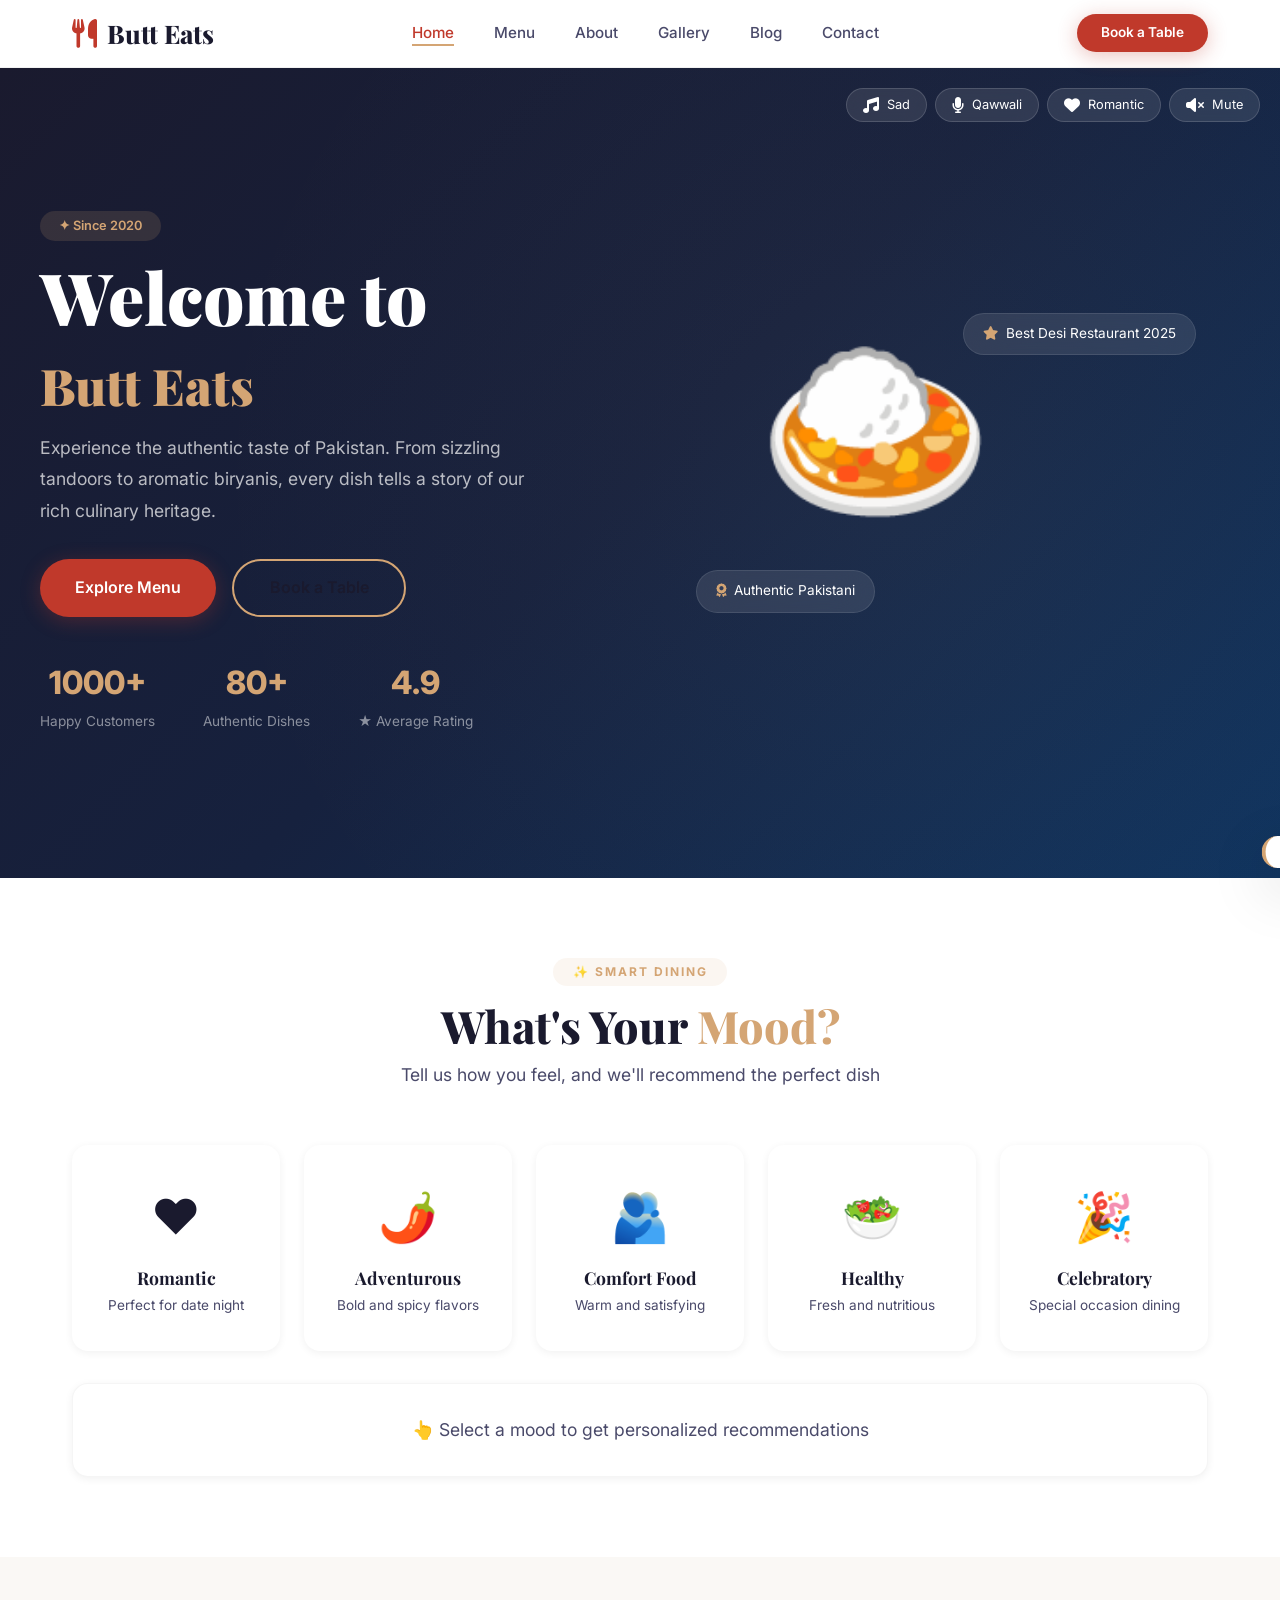
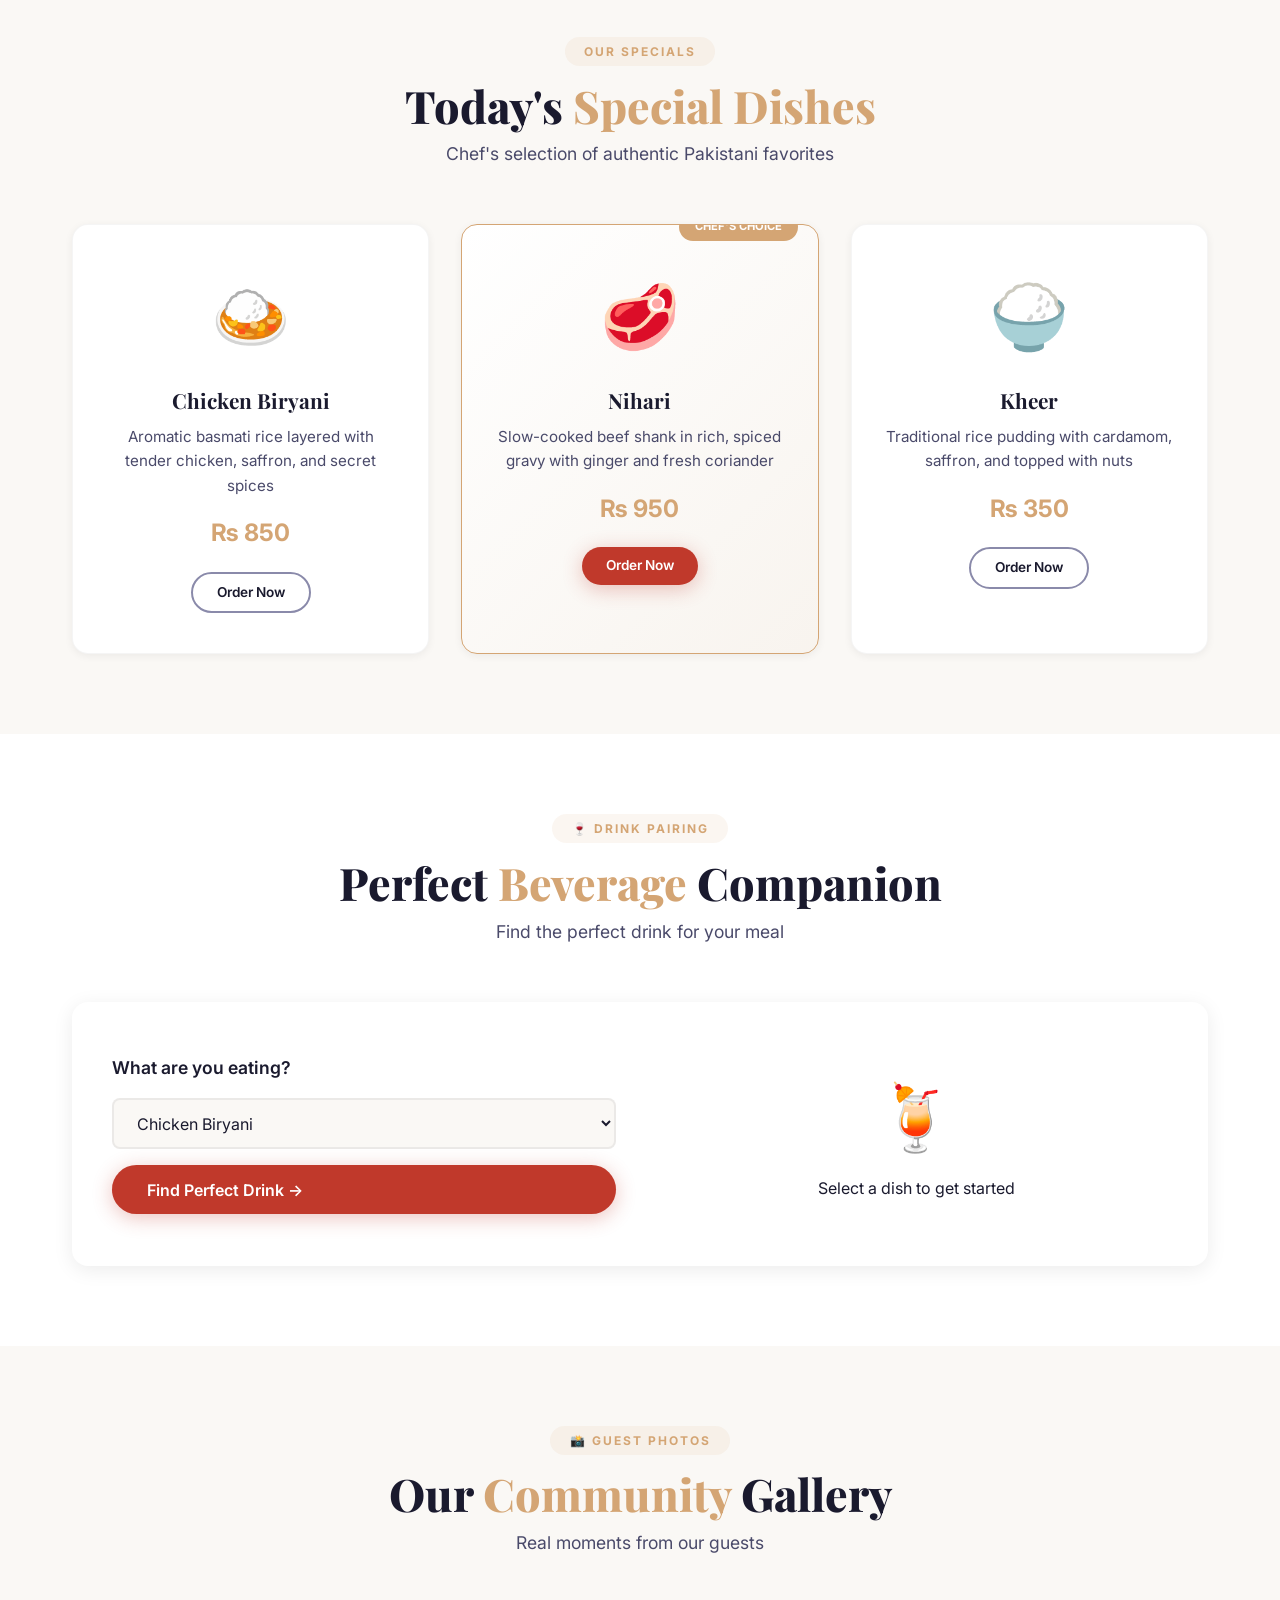
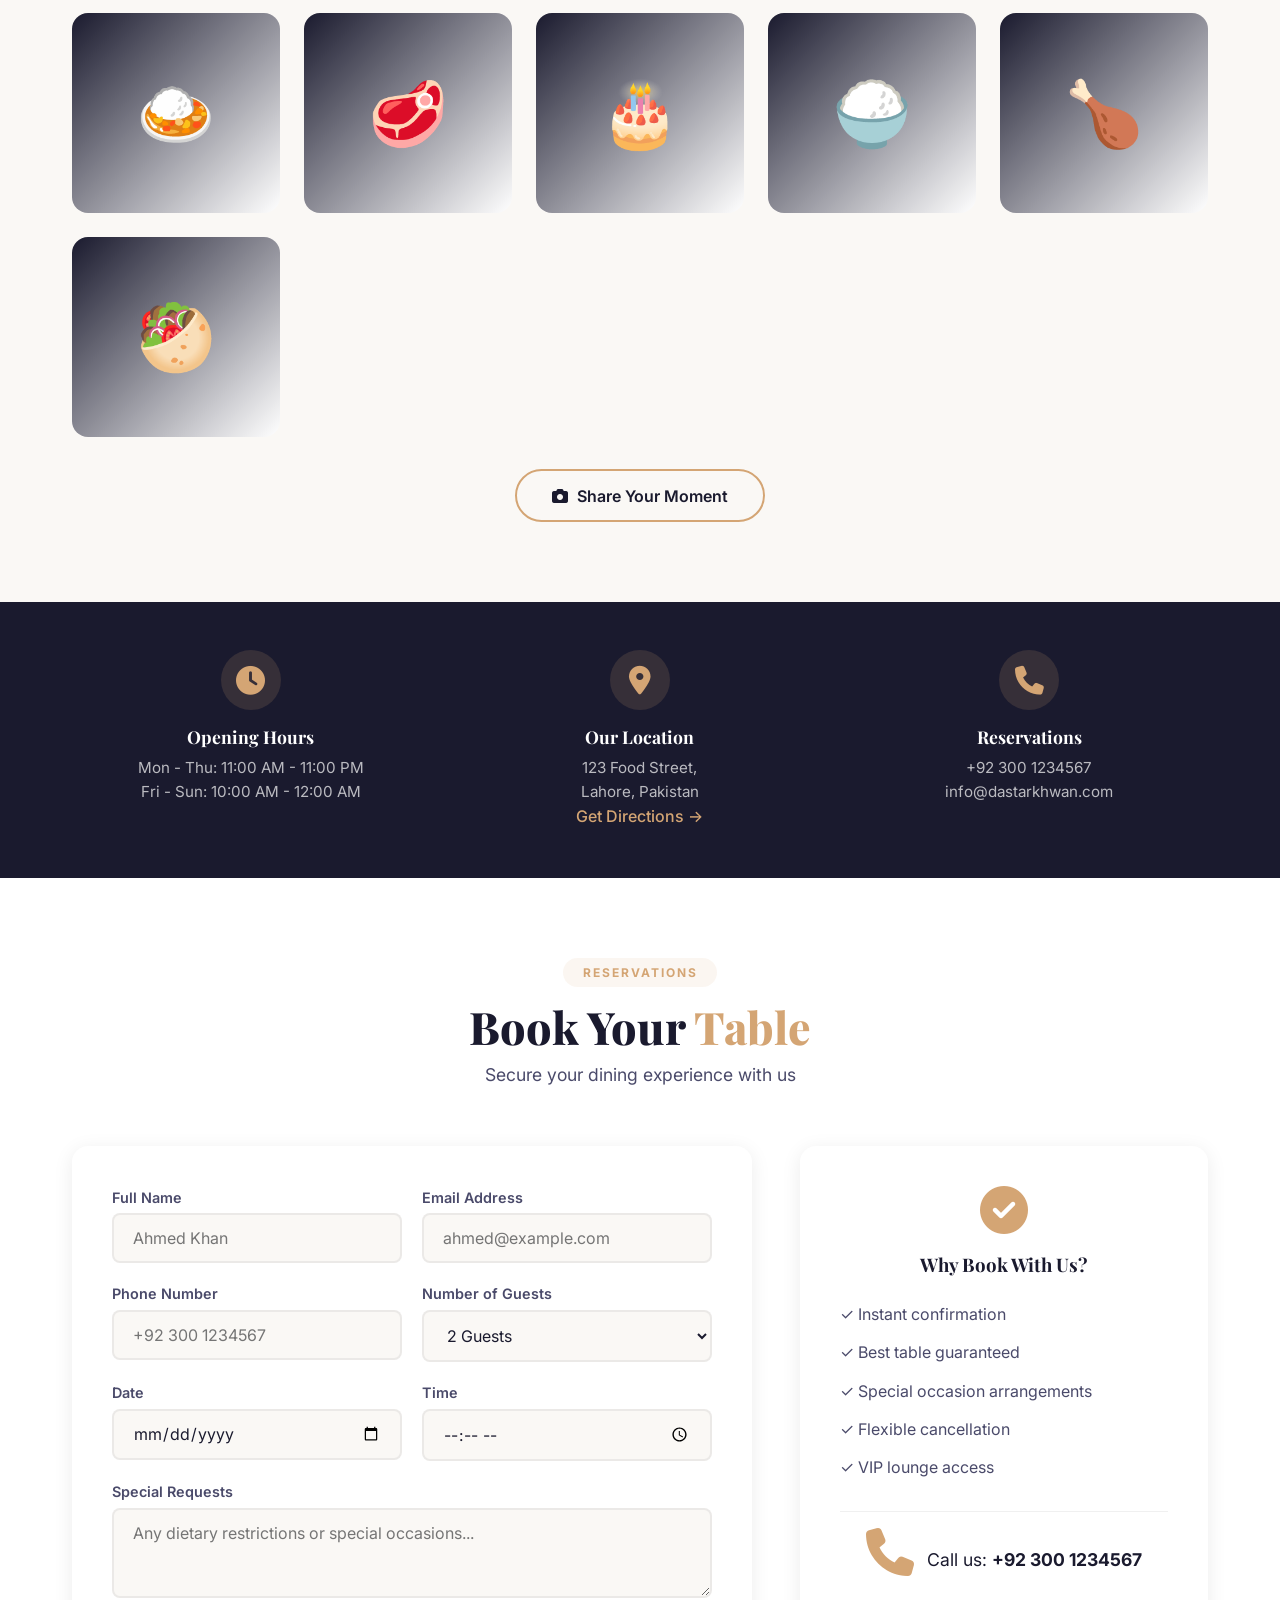
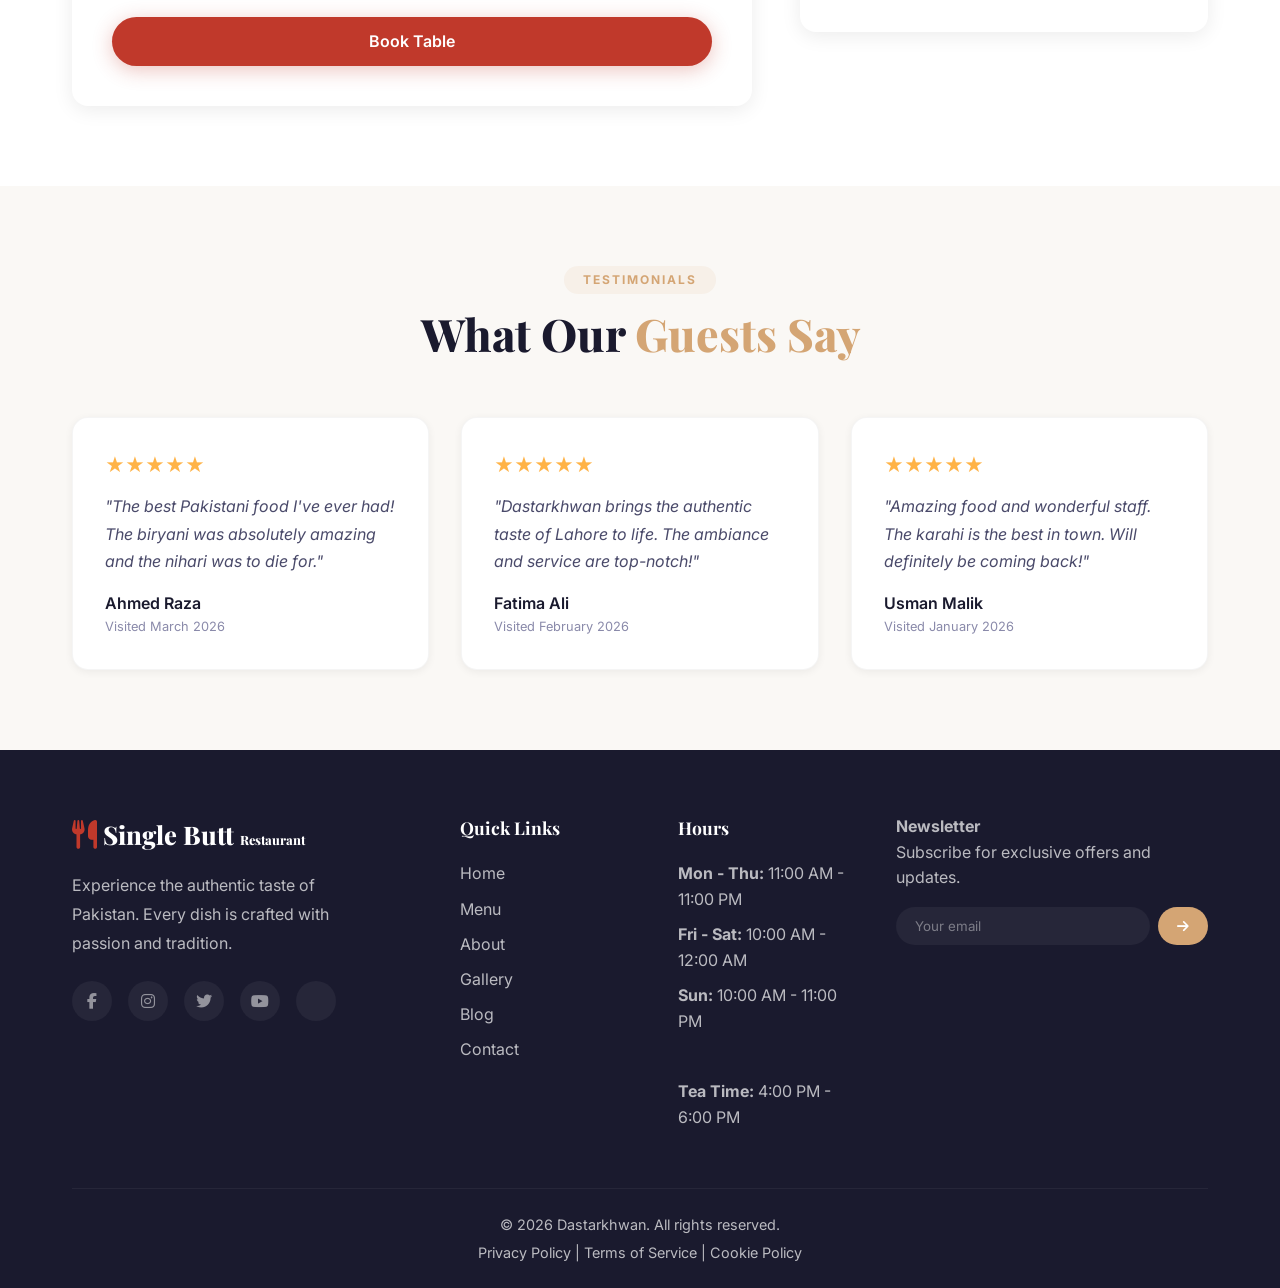
==== commit 0c0e47c8: "Update index.html" ====
--- a/index.html
+++ b/index.html
@@ -3,7 +3,7 @@
 <head>
     <meta charset="UTF-8" />
     <meta name="viewport" content="width=device-width, initial-scale=1.0" />
-    <title>Single Butt | Authentic Pakistani Cuisine</title>
+    <title> Butt | Authentic Pakistani Cuisine</title>
     <meta name="description" content="Experience the finest authentic Pakistani cuisine. Book a table, explore our menu, and enjoy an unforgettable culinary journey." />
     <link rel="stylesheet" href="https://cdnjs.cloudflare.com/ajax/libs/font-awesome/6.4.0/css/all.min.css" />
     <link href="https://fonts.googleapis.com/css2?family=Playfair+Display:wght@400;600;700;800;900&family=Inter:wght@300;400;500;600;700&display=swap" rel="stylesheet" />
@@ -17,8 +17,7 @@
             <div class="logo">
                 <a href="index.html">
                     <i class="fas fa-utensils"></i>
-                    <span>Single Butt</span>
-                    <span style="font-size: 0.8rem; font-family: var(--font-secondary);">Restaurant</span>
+                    <span>Butt Eats</span>
                 </a>
             </div>
             <ul class="nav-links" id="navLinks">
@@ -69,7 +68,7 @@
         <div class="container hero-content">
             <div class="hero-text">
                 <span class="hero-badge">✦ Since 2020</span>
-<h1>Welcome to <span class="highlight" style="font-size: 0.7em; white-space: nowrap;">Single Butt Restaurant</span></h1>
+<h1>Welcome to <span class="highlight" style="font-size: 0.7em; white-space: nowrap;">Butt Eats</span></h1>
                 <p>Experience the authentic taste of Pakistan. From sizzling tandoors to aromatic biryanis, every dish tells a story of our rich culinary heritage.</p>
                 <div class="hero-buttons">
                     <a href="menu.html" class="btn btn-primary">Explore Menu</a>
@@ -481,4 +480,4 @@
 
     <script src="script.js"></script>
 </body>
-</html>+</html>
